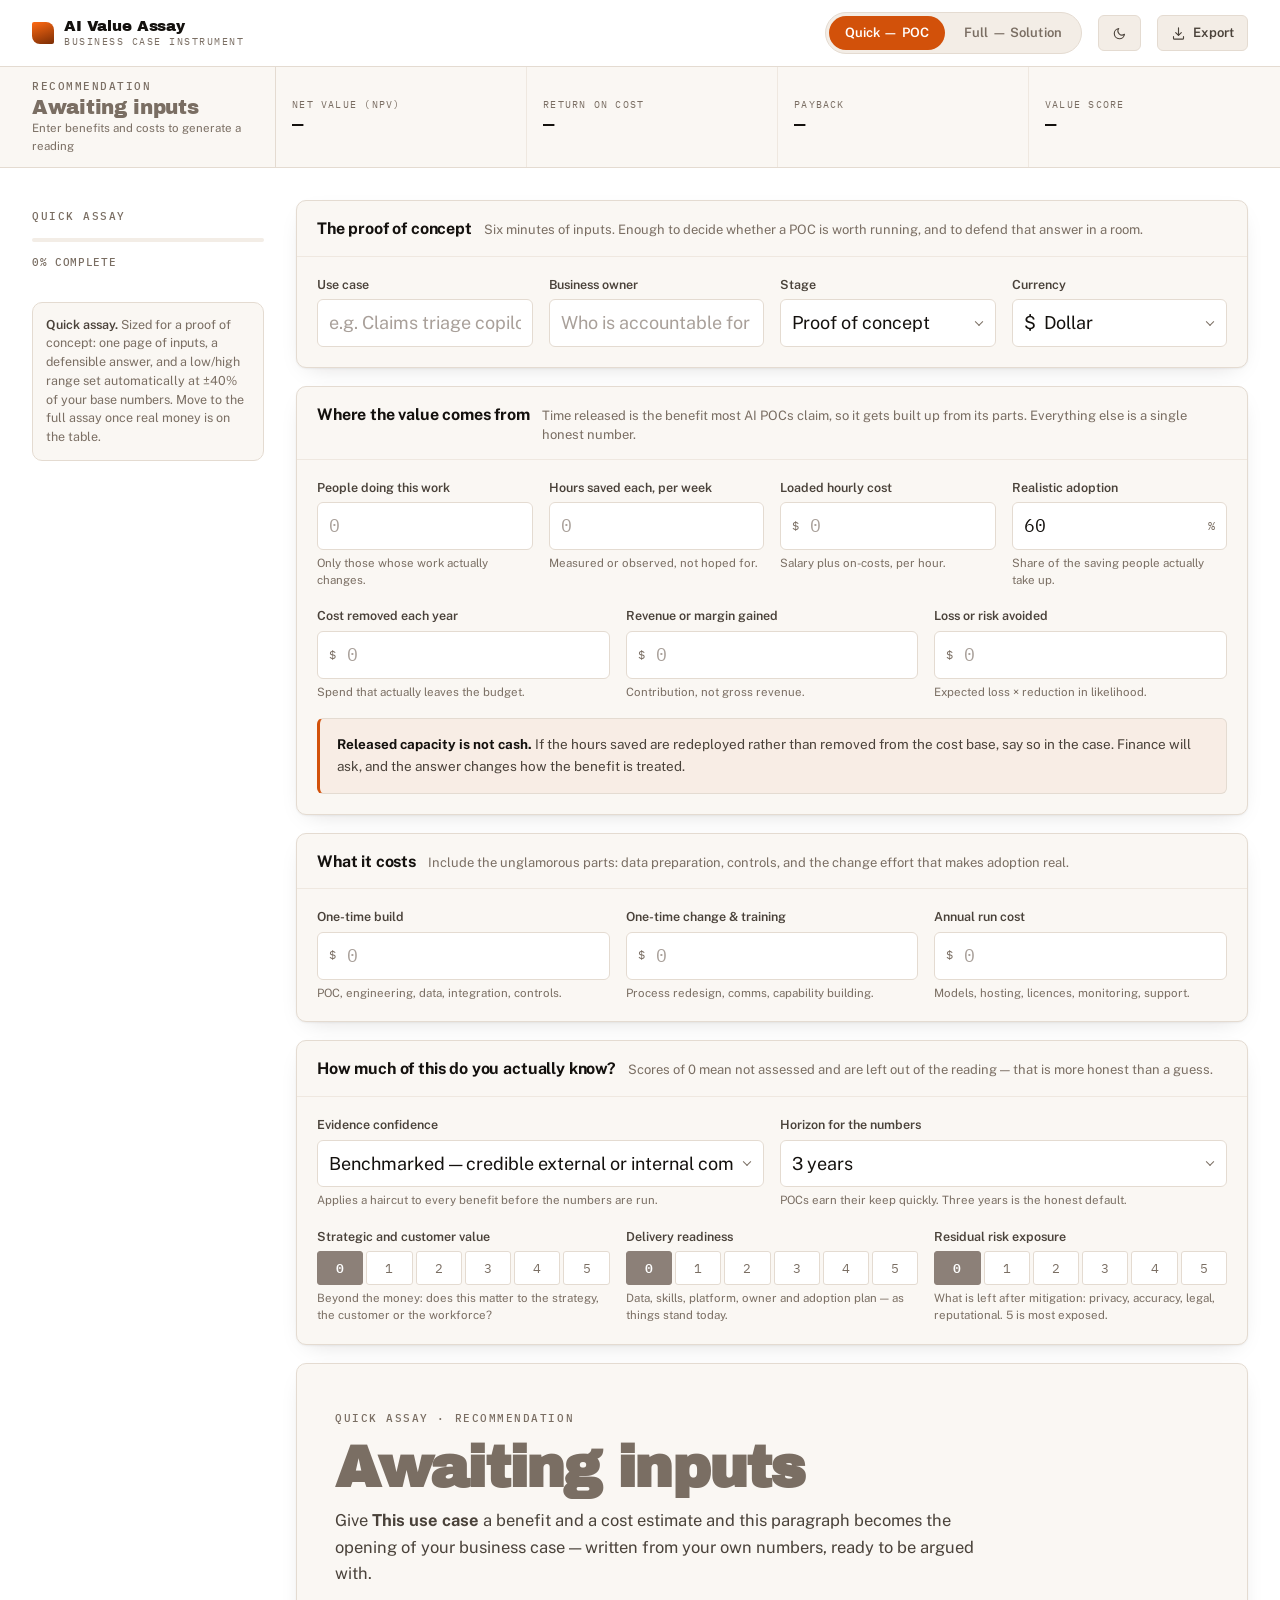
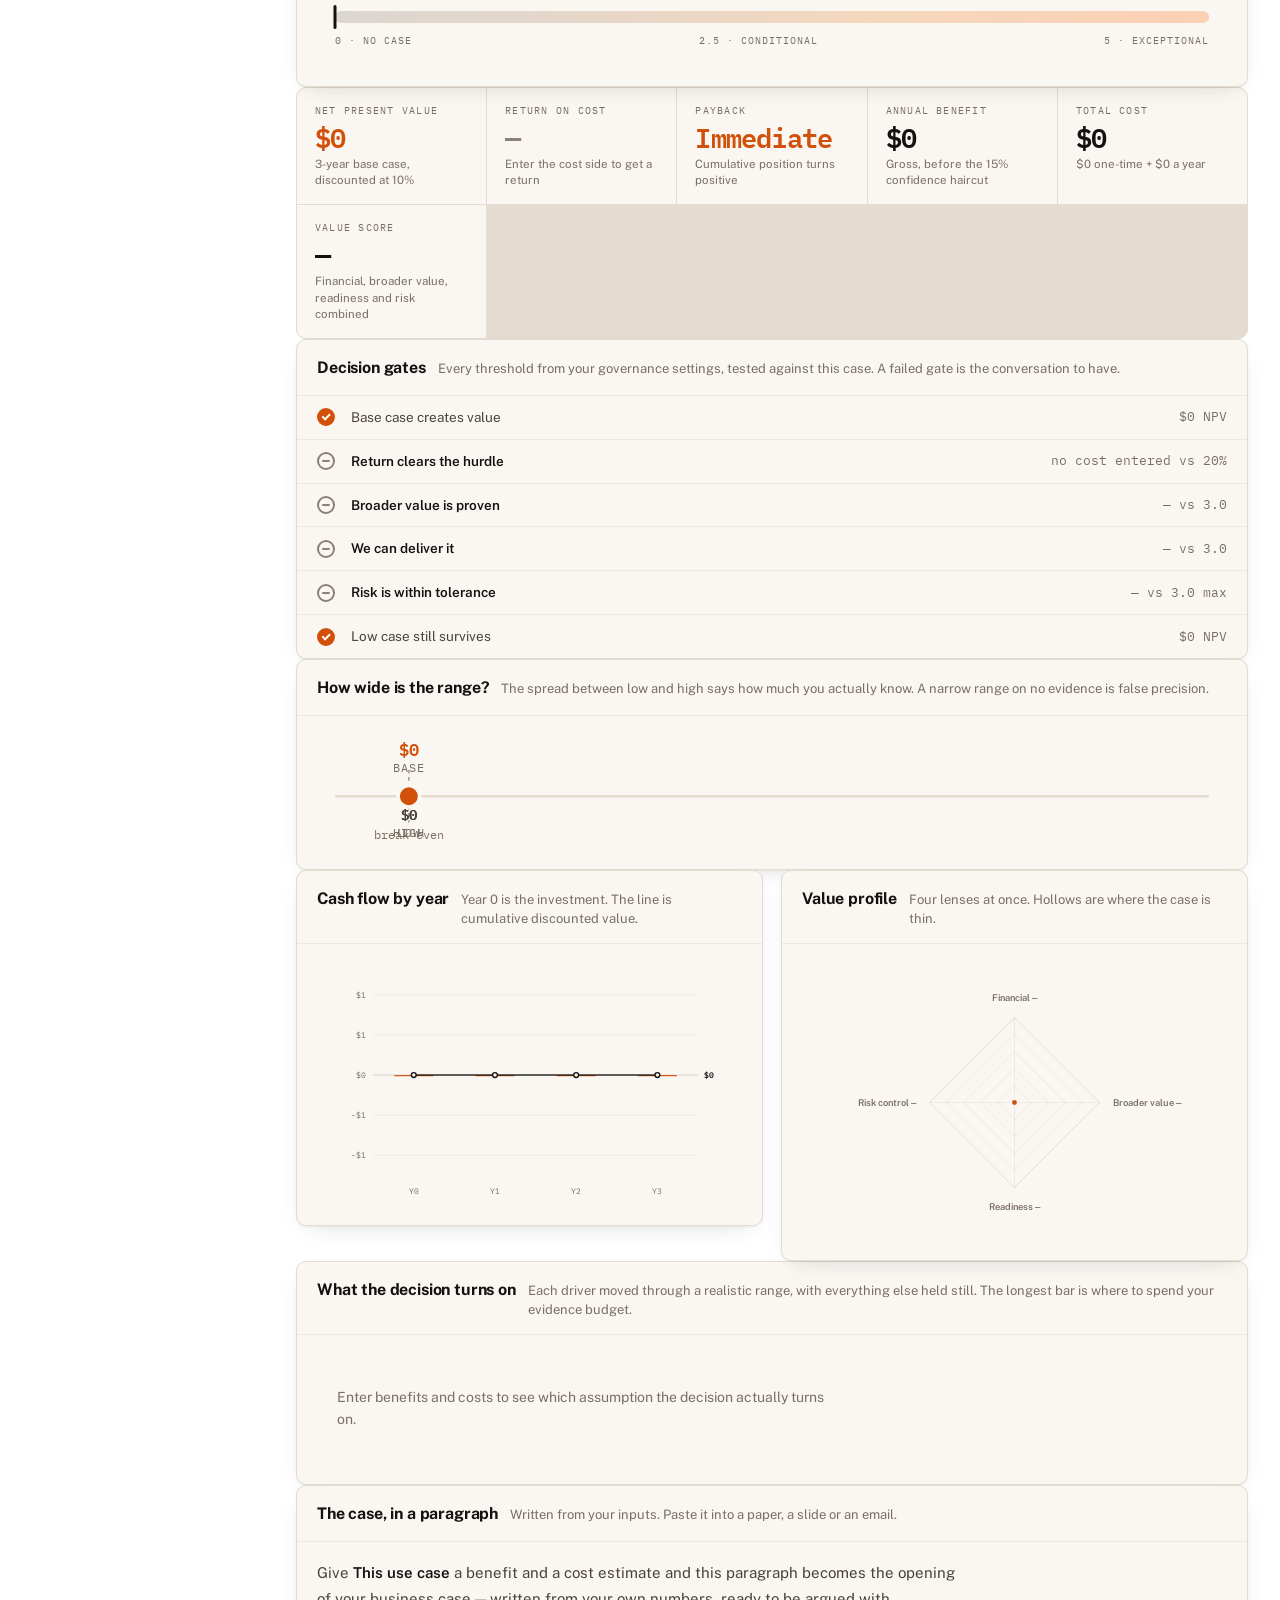
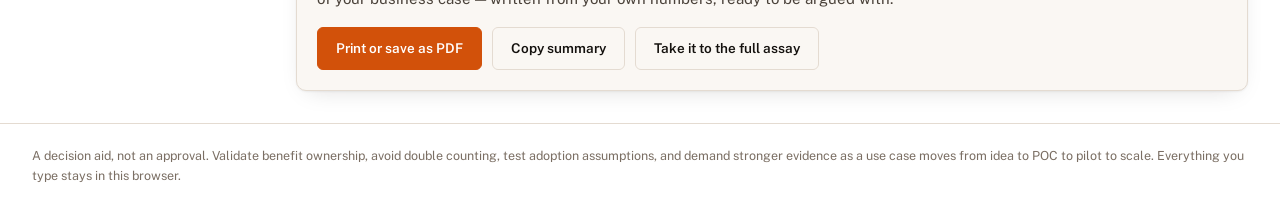
==== ai-value-calculator.html @ 13b7ec16 "Add AI Value Assay calculator A standalone, self-contained tool for building the business case behin" ====
<!doctype html>
<html lang="en-AU">
<head>
<meta charset="UTF-8">
<meta name="viewport" content="width=device-width, initial-scale=1.0">
<meta name="color-scheme" content="dark light">
<title>AI Value Assay</title>
<meta name="description" content="Build the business case for an AI proof of concept or a full AI solution. Quick assay for POCs, full assay for detailed solutions.">
<link rel="preconnect" href="https://fonts.googleapis.com">
<link rel="preconnect" href="https://fonts.gstatic.com" crossorigin>
<link rel="stylesheet" href="https://fonts.googleapis.com/css2?family=Archivo+Black&family=IBM+Plex+Mono:wght@400;500;600&family=Public+Sans:wght@400;500;600;700&display=swap">
<style>
/* ==========================================================================
   AI VALUE ASSAY — design tokens
   Furnace palette: a case that carries heat is worth funding. Warm near-black
   ground, flame accent, ash for anything with no heat in it.
   ========================================================================== */

:root {
  /* Light theme is the base layer. Dark is defined further down. */
  --ink:        #FFFFFF;
  --surface:    #FAF7F3;
  --surface-2:  #F3EDE6;
  --raise:      #FFFFFF;
  --line:       #E4DBD1;
  --line-soft:  #EFE8E0;
  --text:       #14110E;
  --text-2:     #4A423A;
  --muted:      #7A6E63;
  --flame:      #D2510A;
  --flame-hot:  #FF6A13;
  --ember:      #E8862F;
  --ash:        #8C8078;
  --char:       #7A2D05;
  --on-flame:   #FFFFFF;
  --grid:       rgba(20,17,14,.07);
  --shadow:     0 1px 2px rgba(20,17,14,.05), 0 8px 24px -12px rgba(20,17,14,.18);
  --shadow-lg:  0 24px 60px -28px rgba(20,17,14,.35);
  --glow:       none;

  --f-display: "Archivo Black", "Arial Black", Impact, sans-serif;
  --f-body:    "Public Sans", -apple-system, BlinkMacSystemFont, "Segoe UI", Roboto, sans-serif;
  --f-mono:    "IBM Plex Mono", ui-monospace, SFMono-Regular, Menlo, monospace;

  --r-sm: 3px;
  --r:    6px;
  --r-lg: 10px;

  --step: clamp(14px, 1.6vw, 18px);
  --gut:  clamp(16px, 3vw, 32px);
  --rail: 232px;
}

@media (prefers-color-scheme: dark) {
  :root:not([data-theme="light"]) {
    --ink:       #0C0B0A;
    --surface:   #131010;
    --surface-2: #1B1714;
    --raise:     #211C18;
    --line:      #332B24;
    --line-soft: #251F1A;
    --text:      #FBF7F2;
    --text-2:    #D6CCC1;
    --muted:     #A09386;
    --flame:     #FF6A13;
    --flame-hot: #FF8A3D;
    --ember:     #FFA24D;
    --ash:       #7A6E63;
    --char:      #B4470C;
    --on-flame:  #140D06;
    --grid:      rgba(251,247,242,.06);
    --shadow:    0 1px 0 rgba(255,255,255,.03), 0 10px 30px -18px rgba(0,0,0,.9);
    --shadow-lg: 0 30px 80px -40px rgba(0,0,0,1);
    --glow:      0 0 24px -6px rgba(255,106,19,.45);
  }
}

:root[data-theme="dark"] {
  --ink:       #0C0B0A;
  --surface:   #131010;
  --surface-2: #1B1714;
  --raise:     #211C18;
  --line:      #332B24;
  --line-soft: #251F1A;
  --text:      #FBF7F2;
  --text-2:    #D6CCC1;
  --muted:     #A09386;
  --flame:     #FF6A13;
  --flame-hot: #FF8A3D;
  --ember:     #FFA24D;
  --ash:       #7A6E63;
  --char:      #B4470C;
  --on-flame:  #140D06;
  --grid:      rgba(251,247,242,.06);
  --shadow:    0 1px 0 rgba(255,255,255,.03), 0 10px 30px -18px rgba(0,0,0,.9);
  --shadow-lg: 0 30px 80px -40px rgba(0,0,0,1);
  --glow:      0 0 24px -6px rgba(255,106,19,.45);
}

/* ========================================================================== */

*, *::before, *::after { box-sizing: border-box; }

body, h1, h2, h3, h4, p, ul, ol, li, figure, dl, dd {
  margin: 0;
  padding: 0;
}
ul, ol { list-style: none; }

html { -webkit-text-size-adjust: 100%; }

body {
  background: var(--ink);
  color: var(--text);
  font-family: var(--f-body);
  font-size: var(--step);
  line-height: 1.55;
  -webkit-font-smoothing: antialiased;
  text-rendering: optimizeLegibility;
}

a { color: var(--flame); text-decoration: none; }
a:hover { text-decoration: underline; }

button, input, select, textarea { font: inherit; color: inherit; }

:focus-visible {
  outline: 2px solid var(--flame-hot);
  outline-offset: 2px;
  border-radius: var(--r-sm);
}

.skip {
  position: absolute;
  left: -9999px;
  top: 0;
  background: var(--flame);
  color: var(--on-flame);
  padding: 10px 16px;
  z-index: 200;
  font-weight: 700;
}
.skip:focus { left: 8px; top: 8px; }

.vh {
  position: absolute;
  width: 1px; height: 1px;
  padding: 0; margin: -1px;
  overflow: hidden;
  clip: rect(0 0 0 0);
  white-space: nowrap;
  border: 0;
}

/* ==========================================================================
   TYPE
   ========================================================================== */

.label {
  font-family: var(--f-mono);
  font-size: 11px;
  font-weight: 500;
  letter-spacing: .14em;
  text-transform: uppercase;
  color: var(--muted);
}

.num { font-family: var(--f-mono); font-variant-numeric: tabular-nums; }

h2, h3 { text-wrap: balance; }

/* ==========================================================================
   HEADER
   ========================================================================== */

.top {
  position: sticky;
  top: 0;
  z-index: 60;
  display: flex;
  align-items: center;
  gap: 16px;
  padding: 12px var(--gut);
  background: color-mix(in srgb, var(--ink) 88%, transparent);
  backdrop-filter: blur(14px);
  border-bottom: 1px solid var(--line);
}

.mark {
  display: flex;
  align-items: center;
  gap: 10px;
  font-family: var(--f-display);
  font-size: 15px;
  letter-spacing: -.01em;
  line-height: 1;
  white-space: nowrap;
}

.mark-flame {
  width: 22px;
  height: 22px;
  flex: none;
  border-radius: 2px 8px 2px 8px;
  background: linear-gradient(160deg, var(--flame-hot), var(--char));
  box-shadow: var(--glow);
}

.mark small {
  display: block;
  font-family: var(--f-mono);
  font-size: 9.5px;
  letter-spacing: .16em;
  font-weight: 400;
  color: var(--muted);
  margin-top: 3px;
}

.top-spacer { flex: 1 1 auto; }

/* Mode switch — the single most important control on the page. */
.switch {
  display: flex;
  padding: 3px;
  gap: 3px;
  background: var(--surface-2);
  border: 1px solid var(--line);
  border-radius: 999px;
}

.switch button {
  border: 0;
  background: transparent;
  color: var(--muted);
  padding: 7px 16px;
  border-radius: 999px;
  cursor: pointer;
  font-size: 13px;
  font-weight: 600;
  letter-spacing: .01em;
  white-space: nowrap;
  transition: background .18s ease, color .18s ease;
}
.switch button:hover { color: var(--text); }
.switch button[aria-pressed="true"] {
  background: var(--flame);
  color: var(--on-flame);
  box-shadow: var(--glow);
}

.icon-btn {
  display: inline-flex;
  align-items: center;
  justify-content: center;
  gap: 7px;
  height: 36px;
  padding: 0 13px;
  background: var(--surface-2);
  border: 1px solid var(--line);
  border-radius: var(--r);
  color: var(--text-2);
  cursor: pointer;
  font-size: 13px;
  font-weight: 600;
  transition: border-color .18s ease, color .18s ease, background .18s ease;
}
.icon-btn:hover { border-color: var(--flame); color: var(--text); }
.icon-btn svg { width: 15px; height: 15px; flex: none; }

.menu-wrap { position: relative; }

.menu {
  position: absolute;
  right: 0;
  top: calc(100% + 8px);
  min-width: 232px;
  background: var(--raise);
  border: 1px solid var(--line);
  border-radius: var(--r-lg);
  box-shadow: var(--shadow-lg);
  padding: 6px;
  display: none;
  z-index: 80;
}
.menu[data-open="true"] { display: block; }

.menu button {
  display: flex;
  align-items: center;
  gap: 10px;
  width: 100%;
  text-align: left;
  border: 0;
  background: transparent;
  padding: 9px 11px;
  border-radius: var(--r);
  cursor: pointer;
  font-size: 14px;
  color: var(--text-2);
}
.menu button:hover { background: var(--surface-2); color: var(--text); }
.menu hr { border: 0; border-top: 1px solid var(--line-soft); margin: 6px 4px; }
.menu .danger:hover { color: var(--flame-hot); }

/* ==========================================================================
   READOUT BAR — always-live instrument strip under the header
   ========================================================================== */

.readout {
  position: sticky;
  top: 61px;
  z-index: 55;
  display: grid;
  grid-template-columns: minmax(220px, 1.1fr) repeat(4, minmax(0, 1fr));
  align-items: stretch;
  border-bottom: 1px solid var(--line);
  background:
    linear-gradient(var(--surface), var(--surface)) padding-box,
    var(--surface);
}

.verdict {
  display: flex;
  flex-direction: column;
  justify-content: center;
  gap: 2px;
  padding: 11px var(--gut);
  border-right: 1px solid var(--line);
  position: relative;
  overflow: hidden;
}

/* Heat wash behind the verdict, intensity driven by --heat (0–1). */
.verdict::before {
  content: "";
  position: absolute;
  inset: 0;
  background: linear-gradient(100deg,
    color-mix(in srgb, var(--flame) calc(var(--heat, 0) * 34%), transparent),
    transparent 78%);
  pointer-events: none;
  transition: background .5s ease;
}

.verdict > * { position: relative; }

.verdict-word {
  font-family: var(--f-display);
  font-size: clamp(15px, 1.9vw, 20px);
  letter-spacing: -.015em;
  line-height: 1.05;
  color: var(--verdict-col, var(--text));
}

.verdict-sub { font-size: 11.5px; color: var(--muted); }

.stat {
  display: flex;
  flex-direction: column;
  justify-content: center;
  gap: 1px;
  padding: 11px 16px;
  border-right: 1px solid var(--line-soft);
  min-width: 0;
}
.stat:last-child { border-right: 0; }

.stat-k {
  font-family: var(--f-mono);
  font-size: 9.5px;
  letter-spacing: .13em;
  text-transform: uppercase;
  color: var(--muted);
  white-space: nowrap;
  overflow: hidden;
  text-overflow: ellipsis;
}

.stat-v {
  font-family: var(--f-mono);
  font-variant-numeric: tabular-nums;
  font-size: clamp(15px, 1.7vw, 19px);
  font-weight: 600;
  letter-spacing: -.02em;
  line-height: 1.2;
}
.stat-v.pos { color: var(--flame); }
.stat-v.neg { color: var(--ash); }

/* ==========================================================================
   SHELL
   ========================================================================== */

.shell {
  display: grid;
  grid-template-columns: var(--rail) minmax(0, 1fr);
  align-items: start;
  gap: var(--gut);
  max-width: 1520px;
  margin: 0 auto;
  padding: var(--gut);
}

.rail { position: sticky; top: 148px; }

.rail-head { margin-bottom: 10px; }

.steps { display: flex; flex-direction: column; gap: 2px; }

.steps button {
  display: grid;
  grid-template-columns: 26px 1fr;
  align-items: center;
  gap: 10px;
  width: 100%;
  text-align: left;
  border: 0;
  background: transparent;
  color: var(--muted);
  padding: 9px 10px;
  border-radius: var(--r);
  cursor: pointer;
  font-size: 13.5px;
  font-weight: 600;
  position: relative;
  transition: background .16s ease, color .16s ease;
}
.steps button:hover { background: var(--surface-2); color: var(--text); }

.steps button[aria-current="true"] {
  background: var(--surface-2);
  color: var(--text);
  box-shadow: inset 2px 0 0 var(--flame);
}

.step-i {
  font-family: var(--f-mono);
  font-size: 10.5px;
  letter-spacing: .05em;
  color: var(--ash);
  border: 1px solid var(--line);
  border-radius: 999px;
  height: 22px;
  display: grid;
  place-items: center;
}
.steps button[aria-current="true"] .step-i {
  border-color: var(--flame);
  color: var(--flame);
}
.steps button[data-done="true"] .step-i {
  background: var(--flame);
  border-color: var(--flame);
  color: var(--on-flame);
}

.rail-note {
  margin-top: 18px;
  padding: 13px;
  border: 1px solid var(--line);
  border-radius: var(--r-lg);
  background: var(--surface);
  font-size: 12.5px;
  color: var(--muted);
  line-height: 1.5;
}
.rail-note strong { color: var(--text-2); font-weight: 600; }

/* Completion meter */
.meter {
  height: 4px;
  border-radius: 999px;
  background: var(--surface-2);
  overflow: hidden;
  margin: 10px 0 4px;
}
.meter i {
  display: block;
  height: 100%;
  background: linear-gradient(90deg, var(--char), var(--flame-hot));
  transition: width .45s cubic-bezier(.22,1,.36,1);
}

/* ==========================================================================
   PANELS & CARDS
   ========================================================================== */

.work { min-width: 0; display: flex; flex-direction: column; gap: 18px; }

.panel { display: none; flex-direction: column; gap: 18px; }
.panel[data-active="true"] { display: flex; animation: rise .32s cubic-bezier(.22,1,.36,1); }

@keyframes rise {
  from { opacity: 0; transform: translateY(8px); }
  to   { opacity: 1; transform: none; }
}

.card {
  background: var(--surface);
  border: 1px solid var(--line);
  border-radius: var(--r-lg);
  box-shadow: var(--shadow);
  overflow: hidden;
}

.card-h {
  display: flex;
  align-items: baseline;
  gap: 12px;
  flex-wrap: wrap;
  padding: 16px 20px 14px;
  border-bottom: 1px solid var(--line-soft);
}

.card-h h2, .card-h h3 {
  font-family: var(--f-body);
  font-size: 16px;
  font-weight: 700;
  letter-spacing: -.01em;
}

.card-h p {
  flex: 1 1 260px;
  font-size: 13px;
  color: var(--muted);
  line-height: 1.5;
}

.card-b { padding: 18px 20px 20px; }
.card-b.flush { padding: 0; }

.hint {
  font-size: 12.5px;
  color: var(--muted);
  line-height: 1.55;
  max-width: 68ch;
}

/* ==========================================================================
   FIELDS
   ========================================================================== */

.grid {
  display: grid;
  grid-template-columns: repeat(auto-fit, minmax(212px, 1fr));
  gap: 14px 16px;
}
.grid.two { grid-template-columns: repeat(auto-fit, minmax(280px, 1fr)); }
.grid.wide { grid-template-columns: 1fr; }

.field { display: flex; flex-direction: column; gap: 5px; min-width: 0; }

.field > label {
  font-size: 12.5px;
  font-weight: 600;
  color: var(--text-2);
  display: flex;
  align-items: center;
  gap: 6px;
}

.field .sub { font-size: 11.5px; color: var(--muted); line-height: 1.45; }

.control {
  display: flex;
  align-items: center;
  background: var(--raise);
  border: 1px solid var(--line);
  border-radius: var(--r);
  transition: border-color .16s ease, box-shadow .16s ease;
}
.control:focus-within {
  border-color: var(--flame);
  box-shadow: 0 0 0 3px color-mix(in srgb, var(--flame) 18%, transparent);
}

.control .affix {
  font-family: var(--f-mono);
  font-size: 12px;
  color: var(--muted);
  padding: 0 0 0 11px;
  flex: none;
}
.control .affix.suffix { padding: 0 11px 0 0; }

.control input,
.control select,
.control textarea {
  flex: 1 1 auto;
  min-width: 0;
  width: 100%;
  border: 0;
  background: transparent;
  padding: 9px 11px;
  border-radius: var(--r);
}
.control input:focus, .control select:focus, .control textarea:focus { outline: none; }
.control input[type="number"] { font-family: var(--f-mono); font-variant-numeric: tabular-nums; }
.control select { cursor: pointer; appearance: none; padding-right: 30px; }

.control.select-wrap { position: relative; }
.control.select-wrap::after {
  content: "";
  position: absolute;
  right: 13px;
  top: 50%;
  width: 6px; height: 6px;
  border-right: 1.6px solid var(--muted);
  border-bottom: 1.6px solid var(--muted);
  transform: translateY(-70%) rotate(45deg);
  pointer-events: none;
}

textarea { resize: vertical; min-height: 74px; line-height: 1.5; font-size: 14px; }

input[type="number"]::-webkit-outer-spin-button,
input[type="number"]::-webkit-inner-spin-button { -webkit-appearance: none; margin: 0; }
input[type="number"] { -moz-appearance: textfield; }

::placeholder { color: var(--ash); opacity: .75; }

/* Segmented score control — 0..5, reads as a heat ladder */
.score {
  display: flex;
  gap: 3px;
}

.score button {
  flex: 1 1 0;
  min-width: 0;
  height: 34px;
  border: 1px solid var(--line);
  background: var(--raise);
  color: var(--muted);
  font-family: var(--f-mono);
  font-size: 12.5px;
  cursor: pointer;
  border-radius: var(--r-sm);
  transition: background .14s ease, color .14s ease, border-color .14s ease, transform .14s ease;
}
.score button:hover { border-color: var(--ember); color: var(--text); transform: translateY(-1px); }
.score button[aria-pressed="true"] {
  background: var(--sc, var(--flame));
  border-color: var(--sc, var(--flame));
  color: var(--on-flame);
  font-weight: 600;
}
.score button[data-zero="true"][aria-pressed="true"] {
  background: var(--ash);
  border-color: var(--ash);
}

/* ==========================================================================
   TABLES
   ========================================================================== */

.tw { overflow-x: auto; }

table { width: 100%; border-collapse: collapse; min-width: 620px; }

thead th {
  text-align: left;
  font-family: var(--f-mono);
  font-size: 10px;
  font-weight: 500;
  letter-spacing: .12em;
  text-transform: uppercase;
  color: var(--muted);
  padding: 11px 12px;
  border-bottom: 1px solid var(--line);
  background: var(--surface-2);
  white-space: nowrap;
  position: sticky;
  top: 0;
}

tbody td {
  padding: 9px 12px;
  border-bottom: 1px solid var(--line-soft);
  vertical-align: middle;
  font-size: 13.5px;
}

tbody tr:last-child td { border-bottom: 0; }
tbody tr:hover { background: color-mix(in srgb, var(--flame) 4%, transparent); }

td.name { font-weight: 600; color: var(--text); min-width: 190px; }
td.name .sub { display: block; font-weight: 400; margin-top: 2px; }

td.n { width: 128px; }
td.w { width: 96px; }
td.sc { width: 230px; }
td.ev { min-width: 200px; }

td.out {
  font-family: var(--f-mono);
  font-variant-numeric: tabular-nums;
  text-align: right;
  color: var(--text-2);
}

tfoot td {
  padding: 11px 12px;
  border-top: 1px solid var(--line);
  font-size: 13px;
  font-weight: 600;
  background: var(--surface-2);
}
tfoot td.out { color: var(--flame); font-size: 14px; }

.cellinput {
  width: 100%;
  border: 1px solid transparent;
  background: color-mix(in srgb, var(--flame) 7%, transparent);
  border-radius: var(--r-sm);
  padding: 7px 9px;
  font-family: var(--f-mono);
  font-variant-numeric: tabular-nums;
  font-size: 13px;
  text-align: right;
  transition: border-color .14s ease, background .14s ease;
}
.cellinput:focus {
  outline: none;
  border-color: var(--flame);
  background: var(--raise);
}
.cellinput.text { text-align: left; font-family: var(--f-body); background: transparent; border-color: var(--line-soft); }
.cellinput.text:focus { background: var(--raise); }

/* ==========================================================================
   DASHBOARD
   ========================================================================== */

.hero-verdict {
  position: relative;
  overflow: hidden;
  border: 1px solid var(--line);
  border-radius: var(--r-lg);
  background: var(--surface);
  padding: clamp(22px, 3.4vw, 38px);
  box-shadow: var(--shadow);
}

.hero-verdict::before {
  content: "";
  position: absolute;
  inset: 0;
  background:
    radial-gradient(120% 150% at 4% 0%,
      color-mix(in srgb, var(--flame) calc(var(--heat, 0) * 30%), transparent),
      transparent 62%);
  transition: background .6s ease;
  pointer-events: none;
}
.hero-verdict > * { position: relative; }

.hero-verdict h2 {
  font-family: var(--f-display);
  font-size: clamp(30px, 5.4vw, 58px);
  line-height: .96;
  letter-spacing: -.032em;
  margin: 10px 0 12px;
  color: var(--verdict-col, var(--text));
}

.hero-verdict .why {
  font-size: clamp(14px, 1.5vw, 16.5px);
  color: var(--text-2);
  max-width: 66ch;
  line-height: 1.6;
}

/* Assay strip — the heat reading, 0 to 5 composite */
.assay { margin-top: 24px; }

.assay-track {
  position: relative;
  height: 12px;
  border-radius: 999px;
  background: linear-gradient(90deg,
    var(--ash) 0%,
    color-mix(in srgb, var(--ember) 55%, var(--ash)) 38%,
    var(--ember) 62%,
    var(--flame-hot) 100%);
  opacity: .28;
}

.assay-fill {
  position: absolute;
  inset: 0 auto 0 0;
  border-radius: 999px;
  background: inherit;
  opacity: 0;
}

.assay-wrap { position: relative; }

.assay-live {
  position: absolute;
  inset: 0;
  border-radius: 999px;
  overflow: hidden;
}
.assay-live i {
  position: absolute;
  inset: 0;
  width: 100%;
  border-radius: 999px;
  background: linear-gradient(90deg,
    var(--ash) 0%,
    color-mix(in srgb, var(--ember) 55%, var(--ash)) 38%,
    var(--ember) 62%,
    var(--flame-hot) 100%);
  clip-path: inset(0 calc(100% - var(--fill, 0%)) 0 0 round 999px);
  transition: clip-path .6s cubic-bezier(.22,1,.36,1);
}

.assay-pin {
  position: absolute;
  top: -6px;
  width: 3px;
  height: 24px;
  border-radius: 2px;
  background: var(--text);
  left: var(--fill, 0%);
  transform: translateX(-50%);
  transition: left .6s cubic-bezier(.22,1,.36,1);
}

.assay-scale {
  display: flex;
  justify-content: space-between;
  margin-top: 10px;
  font-family: var(--f-mono);
  font-size: 10px;
  letter-spacing: .1em;
  text-transform: uppercase;
  color: var(--muted);
}

/* KPI grid */
.kpis {
  display: grid;
  grid-template-columns: repeat(auto-fit, minmax(178px, 1fr));
  gap: 1px;
  background: var(--line);
  border: 1px solid var(--line);
  border-radius: var(--r-lg);
  overflow: hidden;
}

.kpi {
  background: var(--surface);
  padding: 16px 18px 15px;
  display: flex;
  flex-direction: column;
  gap: 3px;
  min-width: 0;
}

.kpi-k {
  font-family: var(--f-mono);
  font-size: 9.5px;
  letter-spacing: .13em;
  text-transform: uppercase;
  color: var(--muted);
}

.kpi-v {
  font-family: var(--f-mono);
  font-variant-numeric: tabular-nums;
  font-size: clamp(20px, 2.5vw, 27px);
  font-weight: 600;
  letter-spacing: -.03em;
  line-height: 1.15;
}
.kpi-v.pos { color: var(--flame); }
.kpi-v.neg { color: var(--ash); }

.kpi-n { font-size: 11.5px; color: var(--muted); line-height: 1.45; }

/* Gate checklist */
.gates { display: flex; flex-direction: column; }

.gate {
  display: grid;
  grid-template-columns: 22px 1fr auto;
  align-items: center;
  gap: 12px;
  padding: 11px 20px;
  border-bottom: 1px solid var(--line-soft);
  font-size: 13.5px;
}
.gate:last-child { border-bottom: 0; }

.gate-dot {
  width: 18px; height: 18px;
  border-radius: 50%;
  border: 2px solid var(--line);
  display: grid;
  place-items: center;
  flex: none;
}
.gate[data-pass="true"] .gate-dot {
  background: var(--flame);
  border-color: var(--flame);
}
.gate[data-pass="true"] .gate-dot::after {
  content: "";
  width: 8px; height: 4.5px;
  border-left: 2px solid var(--on-flame);
  border-bottom: 2px solid var(--on-flame);
  transform: rotate(-45deg) translate(1px, -1px);
}
.gate[data-pass="false"] .gate-dot { border-color: var(--ash); }
.gate[data-pass="false"] .gate-dot::after {
  content: "";
  width: 8px;
  height: 2px;
  background: var(--ash);
  border-radius: 1px;
}

.gate-name { color: var(--text-2); }
.gate[data-pass="false"] .gate-name { color: var(--text); font-weight: 600; }

.gate-val {
  font-family: var(--f-mono);
  font-variant-numeric: tabular-nums;
  font-size: 12.5px;
  color: var(--muted);
  text-align: right;
  white-space: nowrap;
}

/* Narrative */
.story {
  font-size: 15px;
  line-height: 1.7;
  color: var(--text-2);
  max-width: 72ch;
}
.story strong { color: var(--text); font-weight: 600; }
.story .fig { font-family: var(--f-mono); font-variant-numeric: tabular-nums; color: var(--flame); font-weight: 600; }

.story-actions { display: flex; gap: 10px; flex-wrap: wrap; margin-top: 16px; }

/* Charts */
.charts {
  display: grid;
  grid-template-columns: repeat(auto-fit, minmax(320px, 1fr));
  align-items: start;
  gap: 18px;
}

.chart-wrap { width: 100%; overflow-x: auto; }
svg.chart { display: block; width: 100%; height: auto; }

.legend {
  display: flex;
  gap: 16px;
  flex-wrap: wrap;
  margin-top: 12px;
  font-size: 12px;
  color: var(--muted);
}
.legend span { display: inline-flex; align-items: center; gap: 6px; }
.legend i { width: 11px; height: 11px; border-radius: 2px; display: block; }

/* Sensitivity list */
.sens { display: flex; flex-direction: column; gap: 12px; }

.sens-row {
  display: grid;
  grid-template-columns: 1fr;
  gap: 5px;
}

.sens-top {
  display: flex;
  justify-content: space-between;
  align-items: baseline;
  gap: 12px;
  font-size: 13px;
}
.sens-top b { font-weight: 600; color: var(--text-2); }
.sens-top .num { color: var(--text); font-size: 13px; }

.sens-bar {
  height: 7px;
  border-radius: 999px;
  background: var(--surface-2);
  overflow: hidden;
}
.sens-bar i {
  display: block;
  height: 100%;
  border-radius: 999px;
  background: linear-gradient(90deg, var(--char), var(--flame-hot));
  transition: width .5s cubic-bezier(.22,1,.36,1);
}

/* Callout */
.callout {
  display: flex;
  gap: 13px;
  padding: 15px 17px;
  border: 1px solid var(--line);
  border-left: 3px solid var(--flame);
  border-radius: var(--r);
  background: color-mix(in srgb, var(--flame) 6%, var(--surface));
  font-size: 13.5px;
  line-height: 1.6;
  color: var(--text-2);
}
.callout b { color: var(--text); }

/* Checklist */
.checks { display: grid; grid-template-columns: repeat(auto-fit, minmax(290px, 1fr)); gap: 10px; }

.check {
  display: grid;
  grid-template-columns: 20px 1fr;
  gap: 11px;
  align-items: start;
  padding: 12px 14px;
  border: 1px solid var(--line);
  border-radius: var(--r);
  background: var(--raise);
  cursor: pointer;
  transition: border-color .16s ease;
}
.check:hover { border-color: var(--ember); }
.check input { accent-color: var(--flame); width: 17px; height: 17px; margin-top: 2px; }
.check b { display: block; font-size: 13.5px; font-weight: 600; }
.check span { font-size: 12px; color: var(--muted); line-height: 1.45; }

/* Buttons */
.btn {
  display: inline-flex;
  align-items: center;
  gap: 8px;
  padding: 10px 18px;
  border-radius: var(--r);
  border: 1px solid var(--flame);
  background: var(--flame);
  color: var(--on-flame);
  font-size: 13.5px;
  font-weight: 600;
  cursor: pointer;
  transition: transform .14s ease, box-shadow .16s ease, background .16s ease;
}
.btn:hover { transform: translateY(-1px); box-shadow: var(--glow); text-decoration: none; }

.btn.ghost {
  background: transparent;
  color: var(--text);
  border-color: var(--line);
}
.btn.ghost:hover { border-color: var(--flame); box-shadow: none; }

.btn svg { width: 15px; height: 15px; }

/* Empty state */
.empty {
  display: flex;
  flex-direction: column;
  align-items: flex-start;
  gap: 12px;
  padding: 34px 20px;
  text-align: left;
  color: var(--muted);
  font-size: 14px;
  max-width: 60ch;
}

/* Range pill */
.rangepill {
  display: inline-flex;
  align-items: center;
  gap: 7px;
  font-family: var(--f-mono);
  font-size: 11px;
  letter-spacing: .06em;
  padding: 4px 10px;
  border: 1px solid var(--line);
  border-radius: 999px;
  color: var(--muted);
}
.rangepill b { color: var(--text); font-weight: 600; }

/* ==========================================================================
   RESPONSIVE
   ========================================================================== */

@media (max-width: 1080px) {
  .shell { grid-template-columns: minmax(0, 1fr); }
  .rail { position: static; }
  .steps {
    flex-direction: row;
    min-width: 0;
    overflow-x: auto;
    gap: 6px;
    padding-bottom: 4px;
    scrollbar-width: thin;
  }
  .steps button { width: auto; white-space: nowrap; flex: none; }
  .rail-note { display: none; }
  .readout { grid-template-columns: 1fr 1fr; }
  .verdict { grid-column: 1 / -1; border-right: 0; border-bottom: 1px solid var(--line); }
  .stat:nth-child(even) { border-right: 0; }
  .stat { border-bottom: 1px solid var(--line-soft); }
}

@media (max-width: 620px) {
  .top { flex-wrap: wrap; gap: 10px; padding: 10px 16px; }
  .top-spacer { display: none; }
  .switch { order: 3; width: 100%; }
  .switch button { flex: 1 1 0; }
  .readout { top: 0; position: static; }
  .stat-v { font-size: 17px; }
}

@media (prefers-reduced-motion: reduce) {
  *, *::before, *::after {
    animation-duration: .001ms !important;
    transition-duration: .001ms !important;
  }
}

/* ==========================================================================
   PRINT — the business-case one-pager
   ========================================================================== */

@media print {
  :root {
    --ink: #fff; --surface: #fff; --surface-2: #fff; --raise: #fff;
    --line: #bbb; --line-soft: #ddd;
    --text: #000; --text-2: #222; --muted: #555;
    --flame: #C2410C; --on-flame: #fff;
    --shadow: none; --shadow-lg: none; --glow: none;
  }
  .top, .readout, .rail, .story-actions, .no-print { display: none !important; }
  .shell { display: block; padding: 0; max-width: none; }
  .panel { display: flex !important; }
  .panel:not([data-active="true"]) { display: none !important; }
  .card, .hero-verdict, .kpis { break-inside: avoid; box-shadow: none; }
  body { font-size: 11pt; }
  .hero-verdict h2 { font-size: 30pt; }
  a { color: #000; }
  @page { margin: 14mm; }
}
</style>
</head>
<body>
<a class="skip" href="#work">Skip to the calculator</a>

<header class="top">
  <div class="mark">
    <span class="mark-flame" aria-hidden="true"></span>
    <span>AI Value Assay
      <small>BUSINESS CASE INSTRUMENT</small>
    </span>
  </div>

  <div class="top-spacer"></div>

  <div class="switch" role="group" aria-label="Assay depth">
    <button type="button" id="mode-simple" aria-pressed="true">Quick&nbsp;— POC</button>
    <button type="button" id="mode-full" aria-pressed="false">Full&nbsp;— Solution</button>
  </div>

  <button type="button" class="icon-btn" id="theme-btn" aria-label="Switch colour theme">
    <svg viewBox="0 0 24 24" fill="none" stroke="currentColor" stroke-width="1.8" aria-hidden="true">
      <path d="M20 13.2A8.2 8.2 0 1 1 10.8 4a6.6 6.6 0 0 0 9.2 9.2Z" stroke-linejoin="round"/>
    </svg>
  </button>

  <div class="menu-wrap">
    <button type="button" class="icon-btn" id="menu-btn" aria-expanded="false" aria-haspopup="true">
      <svg viewBox="0 0 24 24" fill="none" stroke="currentColor" stroke-width="1.8" aria-hidden="true">
        <path d="M12 3v12m0 0 4.5-4.5M12 15l-4.5-4.5M4 17v2.5A1.5 1.5 0 0 0 5.5 21h13a1.5 1.5 0 0 0 1.5-1.5V17" stroke-linecap="round" stroke-linejoin="round"/>
      </svg>
      Export
    </button>
    <div class="menu" id="menu" role="menu">
      <button type="button" id="act-print" role="menuitem">Print / save as PDF</button>
      <button type="button" id="act-copy" role="menuitem">Copy summary to clipboard</button>
      <hr>
      <button type="button" id="act-save" role="menuitem">Download this case (.json)</button>
      <button type="button" id="act-load" role="menuitem">Open a saved case</button>
      <hr>
      <button type="button" id="act-demo" role="menuitem">Load worked example</button>
      <button type="button" id="act-reset" role="menuitem" class="danger">Clear all inputs</button>
    </div>
    <input type="file" id="file-in" accept="application/json,.json" class="vh">
  </div>
</header>

<!-- Live readout: never leaves the screen, so every keystroke has a consequence -->
<div class="readout" id="readout" aria-live="polite">
  <div class="verdict" id="verdict-cell">
    <span class="label">Recommendation</span>
    <span class="verdict-word" id="verdict-word">Awaiting inputs</span>
    <span class="verdict-sub" id="verdict-sub">Enter benefits and costs to generate a reading</span>
  </div>
  <div class="stat"><span class="stat-k" id="k1-k">Net value (NPV)</span><span class="stat-v num" id="k1-v">—</span></div>
  <div class="stat"><span class="stat-k" id="k2-k">Return on cost</span><span class="stat-v num" id="k2-v">—</span></div>
  <div class="stat"><span class="stat-k" id="k3-k">Payback</span><span class="stat-v num" id="k3-v">—</span></div>
  <div class="stat"><span class="stat-k" id="k4-k">Value score</span><span class="stat-v num" id="k4-v">—</span></div>
</div>

<div class="shell">

  <!-- ===================== RAIL ===================== -->
  <aside class="rail">
    <div class="rail-head">
      <span class="label" id="rail-title">Quick assay</span>
      <div class="meter"><i id="meter-fill" style="width:0%"></i></div>
      <span class="label" id="meter-text" style="letter-spacing:.06em">0% complete</span>
    </div>

    <nav class="steps" id="steps" aria-label="Sections"></nav>

    <div class="rail-note" id="rail-note"></div>
  </aside>

  <!-- ===================== WORK ===================== -->
  <main class="work" id="work">

    <!-- ============ QUICK (POC) ============ -->
    <section class="panel" data-panel="quick" data-active="true" aria-label="Quick assay">

      <div class="card">
        <div class="card-h">
          <h2>The proof of concept</h2>
          <p>Six minutes of inputs. Enough to decide whether a POC is worth running, and to defend that answer in a room.</p>
        </div>
        <div class="card-b">
          <div class="grid">
            <div class="field">
              <label for="q-name">Use case</label>
              <div class="control"><input id="q-name" type="text" placeholder="e.g. Claims triage copilot"></div>
            </div>
            <div class="field">
              <label for="q-owner">Business owner</label>
              <div class="control"><input id="q-owner" type="text" placeholder="Who is accountable for the benefit"></div>
            </div>
            <div class="field">
              <label for="q-stage">Stage</label>
              <div class="control select-wrap">
                <select id="q-stage">
                  <option>Idea</option><option selected>Proof of concept</option>
                  <option>Pilot</option><option>Scale</option>
                </select>
              </div>
            </div>
            <div class="field">
              <label for="q-ccy">Currency</label>
              <div class="control select-wrap">
                <select id="q-ccy">
                  <option value="$" selected>$ &nbsp;Dollar</option>
                  <option value="£">£ &nbsp;Pound</option>
                  <option value="€">€ &nbsp;Euro</option>
                  <option value="¥">¥ &nbsp;Yen</option>
                  <option value="₹">₹ &nbsp;Rupee</option>
                </select>
              </div>
            </div>
          </div>
        </div>
      </div>

      <div class="card">
        <div class="card-h">
          <h2>Where the value comes from</h2>
          <p>Time released is the benefit most AI POCs claim, so it gets built up from its parts. Everything else is a single honest number.</p>
        </div>
        <div class="card-b">
          <div class="grid">
            <div class="field">
              <label for="q-people">People doing this work</label>
              <div class="control"><input id="q-people" type="number" min="0" step="1" placeholder="0"></div>
              <span class="sub">Only those whose work actually changes.</span>
            </div>
            <div class="field">
              <label for="q-hours">Hours saved each, per week</label>
              <div class="control"><input id="q-hours" type="number" min="0" step="0.25" placeholder="0"></div>
              <span class="sub">Measured or observed, not hoped for.</span>
            </div>
            <div class="field">
              <label for="q-rate">Loaded hourly cost</label>
              <div class="control"><span class="affix ccy">$</span><input id="q-rate" type="number" min="0" step="1" placeholder="0"></div>
              <span class="sub">Salary plus on-costs, per hour.</span>
            </div>
            <div class="field">
              <label for="q-adopt">Realistic adoption</label>
              <div class="control"><input id="q-adopt" type="number" min="0" max="100" step="5" value="60"><span class="affix suffix">%</span></div>
              <span class="sub">Share of the saving people actually take up.</span>
            </div>
          </div>

          <div class="grid" style="margin-top:18px">
            <div class="field">
              <label for="q-cost-out">Cost removed each year</label>
              <div class="control"><span class="affix ccy">$</span><input id="q-cost-out" type="number" min="0" step="1000" placeholder="0"></div>
              <span class="sub">Spend that actually leaves the budget.</span>
            </div>
            <div class="field">
              <label for="q-rev">Revenue or margin gained</label>
              <div class="control"><span class="affix ccy">$</span><input id="q-rev" type="number" min="0" step="1000" placeholder="0"></div>
              <span class="sub">Contribution, not gross revenue.</span>
            </div>
            <div class="field">
              <label for="q-risk-av">Loss or risk avoided</label>
              <div class="control"><span class="affix ccy">$</span><input id="q-risk-av" type="number" min="0" step="1000" placeholder="0"></div>
              <span class="sub">Expected loss × reduction in likelihood.</span>
            </div>
          </div>

          <div class="callout" style="margin-top:18px">
            <div><b>Released capacity is not cash.</b> If the hours saved are redeployed rather than removed from the cost base, say so in the case. Finance will ask, and the answer changes how the benefit is treated.</div>
          </div>
        </div>
      </div>

      <div class="card">
        <div class="card-h">
          <h2>What it costs</h2>
          <p>Include the unglamorous parts: data preparation, controls, and the change effort that makes adoption real.</p>
        </div>
        <div class="card-b">
          <div class="grid">
            <div class="field">
              <label for="q-build">One-time build</label>
              <div class="control"><span class="affix ccy">$</span><input id="q-build" type="number" min="0" step="1000" placeholder="0"></div>
              <span class="sub">POC, engineering, data, integration, controls.</span>
            </div>
            <div class="field">
              <label for="q-change">One-time change &amp; training</label>
              <div class="control"><span class="affix ccy">$</span><input id="q-change" type="number" min="0" step="1000" placeholder="0"></div>
              <span class="sub">Process redesign, comms, capability building.</span>
            </div>
            <div class="field">
              <label for="q-run">Annual run cost</label>
              <div class="control"><span class="affix ccy">$</span><input id="q-run" type="number" min="0" step="1000" placeholder="0"></div>
              <span class="sub">Models, hosting, licences, monitoring, support.</span>
            </div>
          </div>
        </div>
      </div>

      <div class="card">
        <div class="card-h">
          <h2>How much of this do you actually know?</h2>
          <p>Scores of 0 mean not assessed and are left out of the reading — that is more honest than a guess.</p>
        </div>
        <div class="card-b">
          <div class="grid two">
            <div class="field">
              <label for="q-conf">Evidence confidence</label>
              <div class="control select-wrap">
                <select id="q-conf">
                  <option value="1">Measured — benefits observed in this business</option>
                  <option value="0.85" selected>Benchmarked — credible external or internal comparison</option>
                  <option value="0.7">Estimated — reasoned assumption, no evidence yet</option>
                  <option value="0.5">Speculative — vendor claim or first guess</option>
                </select>
              </div>
              <span class="sub">Applies a haircut to every benefit before the numbers are run.</span>
            </div>
            <div class="field">
              <label>Horizon for the numbers</label>
              <div class="control select-wrap">
                <select id="q-horizon">
                  <option value="3" selected>3 years</option>
                  <option value="5">5 years</option>
                </select>
              </div>
              <span class="sub">POCs earn their keep quickly. Three years is the honest default.</span>
            </div>
          </div>

          <div class="grid two" style="margin-top:18px" id="q-scores"></div>
        </div>
      </div>

      <div id="quick-result"></div>
    </section>

    <!-- ============ FULL: GOVERNANCE ============ -->
    <section class="panel" data-panel="setup" aria-label="Governance">
      <div class="card">
        <div class="card-h">
          <h2>Decision thresholds</h2>
          <p>The bar this use case has to clear. Set these once for the organisation — not per use case, and not after seeing the answer.</p>
        </div>
        <div class="card-b">
          <div class="grid" id="setup-thresholds"></div>
        </div>
      </div>

      <div class="card">
        <div class="card-h">
          <h2>Portfolio weighting</h2>
          <p>How the four value lenses combine into one comparable score, so this use case can be ranked against others.</p>
        </div>
        <div class="card-b">
          <div class="grid" id="setup-weights"></div>
          <p class="hint" style="margin-top:14px" id="setup-weight-note"></p>
        </div>
      </div>

      <div class="card">
        <div class="card-h">
          <h2>The 0–5 scale</h2>
          <p>Used everywhere a judgement is scored. Evidence standard matters more than the number.</p>
        </div>
        <div class="card-b flush">
          <div class="tw"><table id="scale-table"></table></div>
        </div>
      </div>
    </section>

    <!-- ============ FULL: USE CASE ============ -->
    <section class="panel" data-panel="usecase" aria-label="Use case">
      <div class="card">
        <div class="card-h">
          <h2>Profile</h2>
          <p>Start with the business problem. A use case that opens with a technology has usually skipped a step.</p>
        </div>
        <div class="card-b">
          <div class="grid" id="uc-profile"></div>
        </div>
      </div>

      <div class="card">
        <div class="card-h">
          <h2>Value story and evidence</h2>
          <p>Written down, an assumption can be challenged. Left in someone's head, it gets approved.</p>
        </div>
        <div class="card-b">
          <div class="grid wide" id="uc-story"></div>
        </div>
      </div>
    </section>

    <!-- ============ FULL: FINANCIAL ============ -->
    <section class="panel" data-panel="financial" aria-label="Financial value">
      <div class="card">
        <div class="card-h">
          <h2>Annual gross benefits</h2>
          <p>Steady-state, in one currency. Give a low, base and high for each — the spread is the most informative thing on this page.</p>
          <span class="rangepill" id="ben-pill">Base <b id="ben-pill-v">—</b></span>
        </div>
        <div class="card-b flush">
          <div class="tw"><table id="benefit-table"></table></div>
        </div>
      </div>

      <div class="card">
        <div class="card-h">
          <h2>Costs</h2>
          <p>One-time investment sits at Year 0. Recurring cost runs for the whole horizon and grows with your cost assumption.</p>
          <span class="rangepill" id="cost-pill">Base <b id="cost-pill-v">—</b></span>
        </div>
        <div class="card-b flush">
          <div class="tw"><table id="cost-table"></table></div>
        </div>
      </div>

      <div class="card">
        <div class="card-h">
          <h2>Cash-flow assumptions</h2>
          <p>Benefits almost never land in full on day one. The ramp is where most optimistic business cases quietly break.</p>
        </div>
        <div class="card-b">
          <div class="grid" id="fin-assumptions"></div>
        </div>
      </div>

      <div class="card">
        <div class="card-h">
          <h2>Calculated value</h2>
          <p>Low, base and high carried all the way through. Decide on the base; stress-test on the low.</p>
        </div>
        <div class="card-b flush">
          <div class="tw"><table id="calc-table"></table></div>
        </div>
      </div>

      <div class="card">
        <div class="card-h">
          <h2>Net cash flow by year</h2>
          <p>Year 0 is the investment. The line crossing zero is your payback.</p>
        </div>
        <div class="card-b">
          <div class="chart-wrap" id="cashflow-chart"></div>
          <div class="legend">
            <span><i style="background:var(--flame)"></i>Base annual net cash flow</span>
            <span><i style="background:var(--ash)"></i>Investment / negative year</span>
            <span><i style="background:var(--text);height:3px;border-radius:2px"></i>Cumulative discounted value</span>
          </div>
        </div>
      </div>
    </section>

    <!-- ============ FULL: NON-FINANCIAL ============ -->
    <section class="panel" data-panel="nonfin" aria-label="Broader value">
      <div class="card">
        <div class="card-h">
          <h2>Broader value</h2>
          <p>The value that never reaches a spreadsheet but decides whether the solution survives. Score only where you hold evidence — leave the rest at 0.</p>
          <span class="rangepill">Weighted <b id="nf-pill-v">—</b></span>
        </div>
        <div class="card-b flush">
          <div class="tw"><table id="nf-table"></table></div>
        </div>
      </div>

      <div class="card">
        <div class="card-h"><h2>Value profile</h2><p>Four lenses on one shape. A spike with a hollow beside it is a case with a story problem.</p></div>
        <div class="card-b"><div class="chart-wrap" id="radar-chart"></div></div>
      </div>
    </section>

    <!-- ============ FULL: RISK & READINESS ============ -->
    <section class="panel" data-panel="risk" aria-label="Readiness and risk">
      <div class="card">
        <div class="card-h">
          <h2>Readiness and residual risk</h2>
          <p>Readiness: 5 is strongest, and score the state you are in today — not the one in the roadmap. Risk: 5 is the most exposed.</p>
          <span class="rangepill">Ready <b id="rr-pill-r">—</b> · Risk <b id="rr-pill-x">—</b></span>
        </div>
        <div class="card-b flush">
          <div class="tw"><table id="rr-table"></table></div>
        </div>
      </div>

      <div class="card">
        <div class="card-h"><h2>Where the exposure sits</h2><p>Readiness against residual risk, control area by control area. Anything low-and-hot is your critical path.</p></div>
        <div class="card-b"><div class="chart-wrap" id="rr-chart"></div>
          <div class="legend">
            <span><i style="background:var(--flame)"></i>Residual risk exposure</span>
            <span><i style="background:var(--ember);opacity:.45"></i>Delivery readiness</span>
          </div>
        </div>
      </div>
    </section>

    <!-- ============ FULL: DECISION ============ -->
    <section class="panel" data-panel="decision" aria-label="Decision">
      <div id="full-result"></div>
    </section>

  </main>
</div>

<footer style="border-top:1px solid var(--line); padding:22px var(--gut); color:var(--muted); font-size:12.5px; line-height:1.6">
  <div style="max-width:1520px; margin:0 auto">
    A decision aid, not an approval. Validate benefit ownership, avoid double counting, test adoption assumptions, and demand
    stronger evidence as a use case moves from idea to POC to pilot to scale. Everything you type stays in this browser.
  </div>
</footer>

<script>
(function () {
  "use strict";

  /* =========================================================================
     1. MODEL DEFINITIONS
     Adapted from the AI Business Value Calculator workbook: the same benefit
     and cost categories, the same 0–5 weighted scoring, the same gate logic.
     ========================================================================= */

  var BENEFITS = [
    ["Productivity / capacity released", "Time saved × loaded cost, without double counting"],
    ["Direct cost reduction",            "Spend removed, avoided or reduced"],
    ["Revenue or margin contribution",   "Incremental contribution — not gross revenue"],
    ["Risk / loss avoidance",            "Probability-weighted reduction in expected loss"],
    ["Other quantified benefit",         "Any measurable benefit not captured above"]
  ];

  var COSTS = [
    ["Discovery / POC",        "Experiment design, prototyping, evaluation", true],
    ["Build / integration",    "Engineering, integration, testing, controls", true],
    ["Data / platform setup",  "Data preparation, licences, initial infrastructure", true],
    ["Change / training",      "Process redesign, communications, capability", true],
    ["Run / support",          "Models, hosting, licences, monitoring, support", false],
    ["Other recurring cost",   "Any recurring cost not captured above", false]
  ];

  var NF_DIMS = [
    ["Strategic alignment",              0.15, "Contribution to priorities, differentiation or mission"],
    ["Customer / citizen outcomes",      0.15, "Quality, access, personalisation, trust or time saved"],
    ["Employee experience & capability", 0.10, "Safety, satisfaction, capability or reduced friction"],
    ["Decision quality & speed",         0.10, "Accuracy, timeliness, consistency or explainability"],
    ["Innovation & learning",            0.10, "Learning, option value, experimentation, new capability"],
    ["Responsible AI & trust",           0.15, "Fairness, transparency, privacy, stakeholder confidence"],
    ["Scalability & reuse",              0.15, "Reuse across products, functions, geographies, channels"],
    ["Sustainability / social value",    0.10, "Environmental, inclusion or broader community outcomes"]
  ];

  var RR_DIMS = [
    ["Business ownership",           0.10, "A named owner accountable for the benefit"],
    ["Value baseline & measurement", 0.10, "Current state is documented and measurable"],
    ["Data availability & quality",  0.10, "Data exists, is accessible and fit for purpose"],
    ["Technology & integration",     0.10, "Platform, models and integration paths are proven"],
    ["Security & privacy",           0.10, "Controls assessed and approved"],
    ["Legal & regulatory",           0.10, "Obligations understood and satisfied"],
    ["Responsible AI controls",      0.10, "Evaluation, oversight, transparency in place"],
    ["Change & adoption",            0.10, "Users are engaged and the workflow is redesigned"],
    ["Delivery capability",          0.10, "Team, skills and funding are secured"],
    ["Operating model & support",    0.10, "Run, monitor and improve is owned after go-live"]
  ];

  var SCALE = [
    [0, "Not assessed",       "No score entered — excluded from the weighted result"],
    [1, "Very weak / adverse","Assumption only; material gaps"],
    [2, "Weak",               "Limited evidence; significant gaps"],
    [3, "Adequate / positive","Credible evidence; manageable gaps"],
    [4, "Strong",             "Validated evidence; minor gaps"],
    [5, "Exceptional",        "Measured, repeatable and well controlled"]
  ];

  var THRESHOLDS = [
    ["roiHurdle",  "Return hurdle",            "pct", "Minimum base-case return over the horizon"],
    ["minNf",      "Minimum broader value",    "sc",  "Required non-financial score, 0–5"],
    ["minReady",   "Minimum readiness",        "sc",  "Required delivery confidence, 0–5"],
    ["maxRisk",    "Maximum risk exposure",    "sc",  "Highest residual exposure you will accept"],
    ["confidence", "Evidence confidence",      "pct", "Haircut applied to every benefit"]
  ];

  var WEIGHTS = [
    ["wFin", "Financial value",     "NPV and return against the hurdle"],
    ["wNf",  "Broader value",       "Strategic and stakeholder outcomes"],
    ["wRd",  "Delivery readiness",  "Ability to build, land and operate it"],
    ["wRc",  "Risk control",        "The inverse of residual exposure"]
  ];

  var PROFILE = [
    ["id",       "Use case ID",       "text", "AI-014"],
    ["name",     "Use case name",     "text", "Claims triage copilot"],
    ["owner",    "Business owner",    "text", "Accountable for the benefit"],
    ["sponsor",  "Executive sponsor", "text", "Accountable for the funding"],
    ["unit",     "Business unit",     "text", ""],
    ["stage",    "Lifecycle stage",   "select", ["Idea", "Proof of concept", "Pilot", "Scale", "In production"]],
    ["type",     "AI solution type",  "select", ["Assistant / copilot", "Document & content intelligence", "Conversational agent", "Predictive model", "Classification / extraction", "Optimisation", "Autonomous / agentic workflow", "Search & knowledge retrieval", "Computer vision", "Other"]],
    ["ccy",      "Currency",          "select", ["$", "£", "€", "¥", "₹"]],
    ["date",     "Decision date",     "date", ""],
    ["decision", "Decision sought",   "select", ["Fund a POC", "Fund a pilot", "Fund to scale", "Continue / stop", "Refresh the case"]]
  ];

  var STORY = [
    ["problem",  "Problem or opportunity", "What is going wrong today, for whom, and at what cost?"],
    ["baseline", "Current baseline",       "The measured starting point: volume, time, cost, quality or loss rate — and where that number came from."],
    ["outcome",  "Intended outcome",       "What changes, by how much, by when, and how you will know."],
    ["users",    "Users and workflow",     "Who uses it, where it sits in their day, and what they stop doing."],
    ["deps",     "Dependencies and constraints", "Data, systems, approvals, skills, vendors, timing."],
    ["evidence", "Evidence and assumptions",     "What the estimates rest on — and what would have to be true for them to hold."]
  ];

  var ASSUMPTIONS = [
    ["discount",   "Discount rate",           "pct",  "Cost of capital used to discount future value"],
    ["benGrowth",  "Annual benefit growth",   "pct",  "Growth in steady-state benefits"],
    ["costGrowth", "Annual cost growth",      "pct",  "Inflation on recurring cost"],
    ["r1",         "Year 1 realisation",      "pct",  "Share of steady-state benefit achieved in year 1"],
    ["r2",         "Year 2 realisation",      "pct",  "Share achieved in year 2"],
    ["r3",         "Year 3+ realisation",     "pct",  "Share achieved from year 3 onward"],
    ["horizon",    "Evaluation horizon",      "years","Number of years assessed"]
  ];

  var QUICK_SCORES = [
    ["strategic", "Strategic and customer value", "Beyond the money: does this matter to the strategy, the customer or the workforce?"],
    ["readiness", "Delivery readiness",           "Data, skills, platform, owner and adoption plan — as things stand today."],
    ["risk",      "Residual risk exposure",       "What is left after mitigation: privacy, accuracy, legal, reputational. 5 is most exposed."]
  ];

  var CHECKS = [
    ["Baseline",    "The current cost, time, volume or loss rate is documented."],
    ["Attribution", "The benefit is caused by this solution and is not already claimed elsewhere."],
    ["Cashability", "Productivity is labelled correctly: released capacity, or removable cost."],
    ["Adoption",    "Benefits are adjusted for the adoption and process change actually expected."],
    ["Controls",    "Privacy, security, legal and responsible-AI work is in the cost and the timeline."],
    ["Sensitivity", "The decision still holds in the low case and under a confidence haircut."]
  ];

  var STEPS = [
    ["setup",      "Governance"],
    ["usecase",    "Use case"],
    ["financial",  "Financial value"],
    ["nonfin",     "Broader value"],
    ["risk",       "Readiness & risk"],
    ["decision",   "Decision"]
  ];

  var WEEKS = 46; /* working weeks per person per year, allowing for leave */

  /* =========================================================================
     2. STATE
     ========================================================================= */

  function defaults() {
    return {
      mode: "quick",
      step: "setup",
      quick: {
        name: "", owner: "", stage: "Proof of concept", ccy: "$",
        people: null, hours: null, rate: null, adopt: 60,
        costOut: null, rev: null, riskAv: null,
        build: null, change: null, run: null,
        conf: 0.85, horizon: 3,
        strategic: 0, readiness: 0, risk: 0
      },
      full: {
        setup: { roiHurdle: 0.20, minNf: 3, minReady: 3, maxRisk: 3, confidence: 1,
                 wFin: 0.40, wNf: 0.25, wRd: 0.20, wRc: 0.15 },
        profile: { ccy: "$", stage: "Idea", type: "Assistant / copilot", decision: "Fund a POC" },
        story: {},
        fin: {
          benefits: BENEFITS.map(function () { return [null, null, null]; }),
          costs:    COSTS.map(function () { return [null, null, null]; }),
          discount: 0.10, benGrowth: 0, costGrowth: 0.03,
          r1: 0.5, r2: 0.8, r3: 1, horizon: 5
        },
        nf: NF_DIMS.map(function (d) { return { w: d[1], score: 0, ev: "" }; }),
        rr: RR_DIMS.map(function (d) { return { w: d[1], ready: 0, risk: 0, ev: "" }; }),
        checks: CHECKS.map(function () { return false; })
      }
    };
  }

  var S = defaults();
  var KEY = "ai-value-assay-v1";

  function save() {
    try { localStorage.setItem(KEY, JSON.stringify(S)); } catch (e) { /* private mode */ }
  }

  function load() {
    try {
      var raw = localStorage.getItem(KEY);
      if (!raw) return;
      var d = JSON.parse(raw);
      if (d && d.full && d.quick) S = merge(defaults(), d);
    } catch (e) { /* corrupt or blocked — start clean */ }
  }

  function merge(base, over) {
    if (over === null || over === undefined) return base;
    if (Array.isArray(base) || typeof base !== "object") return over;
    var out = {};
    Object.keys(base).forEach(function (k) { out[k] = merge(base[k], over[k]); });
    Object.keys(over).forEach(function (k) { if (!(k in out)) out[k] = over[k]; });
    return out;
  }

  /* =========================================================================
     3. HELPERS
     ========================================================================= */

  var $  = function (s, r) { return (r || document).querySelector(s); };
  var $$ = function (s, r) { return Array.prototype.slice.call((r || document).querySelectorAll(s)); };

  function el(tag, attrs, kids) {
    var n = document.createElement(tag);
    if (attrs) Object.keys(attrs).forEach(function (k) {
      if (k === "class") n.className = attrs[k];
      else if (k === "html") n.innerHTML = attrs[k];
      else if (k === "text") n.textContent = attrs[k];
      else if (k.slice(0, 2) === "on") n.addEventListener(k.slice(2), attrs[k]);
      else if (attrs[k] !== null && attrs[k] !== undefined) n.setAttribute(k, attrs[k]);
    });
    (kids || []).forEach(function (c) { if (c) n.appendChild(typeof c === "string" ? document.createTextNode(c) : c); });
    return n;
  }

  function num(v) { var n = parseFloat(v); return isFinite(n) ? n : 0; }
  function clamp(v, a, b) { return Math.max(a, Math.min(b, v)); }

  function ccy() { return S.mode === "quick" ? S.quick.ccy : (S.full.profile.ccy || "$"); }

  function money(v, compact) {
    if (v === null || v === undefined || !isFinite(v)) return "—";
    var sign = v < 0 ? "-" : "", a = Math.abs(v);
    if (compact && a >= 1e9) return sign + ccy() + (a / 1e9).toFixed(1).replace(/\.0$/, "") + "b";
    if (compact && a >= 1e6) return sign + ccy() + (a / 1e6).toFixed(a < 1e7 ? 2 : 1).replace(/\.?0+$/, "") + "m";
    if (compact && a >= 1e4) return sign + ccy() + Math.round(a / 1e3) + "k";
    return sign + ccy() + Math.round(a).toLocaleString("en-AU");
  }

  function pct(v, dp) {
    if (v === null || v === undefined || !isFinite(v)) return "—";
    return (v * 100).toFixed(dp === undefined ? 0 : dp) + "%";
  }

  function years(v) {
    if (v === null || v === undefined || !isFinite(v)) return "Not within horizon";
    if (v <= 0) return "Immediate";
    if (v * 12 < 1.5) return "Under a month";
    if (v < 1) return Math.round(v * 12) + " months";
    return v.toFixed(1) + " years";
  }

  function score(v) { return (v > 0) ? v.toFixed(1) + "/5" : "—"; }

  /* =========================================================================
     4. CALCULATION ENGINE
     One engine, both modes. Quick inputs are mapped onto the same structure
     the full assay uses, so the two modes can never disagree.
     ========================================================================= */

  function quickToModel() {
    var q = S.quick;
    var timeValue = num(q.people) * num(q.hours) * WEEKS * num(q.rate) * (num(q.adopt) / 100);
    var base = [timeValue, num(q.costOut), num(q.rev), num(q.riskAv), 0];
    /* Quick mode brackets the base case at -40% / +40%: enough to show whether
       the decision survives a bad day, without asking for nine more numbers. */
    return {
      setup: { roiHurdle: 0.20, minNf: 3, minReady: 3, maxRisk: 3, confidence: num(q.conf),
               wFin: 0.40, wNf: 0.25, wRd: 0.20, wRc: 0.15 },
      fin: {
        benefits: base.map(function (b) { return [b * 0.6, b, b * 1.4]; }),
        costs: [
          [0, 0, 0],
          [num(q.build) * 0.85, num(q.build), num(q.build) * 1.3],
          [0, 0, 0],
          [num(q.change) * 0.85, num(q.change), num(q.change) * 1.3],
          [num(q.run) * 0.85, num(q.run), num(q.run) * 1.3],
          [0, 0, 0]
        ],
        discount: 0.10, benGrowth: 0, costGrowth: 0.03,
        r1: 0.7, r2: 1, r3: 1, horizon: num(q.horizon)
      },
      nf: [{ w: 1, score: num(q.strategic), ev: "" }],
      rr: [{ w: 1, ready: num(q.readiness), risk: num(q.risk), ev: "" }],
      timeValue: timeValue
    };
  }

  function model() { return S.mode === "quick" ? quickToModel() : S.full; }

  function rampAt(f, t) { return t === 1 ? f.r1 : (t === 2 ? f.r2 : f.r3); }

  function runCase(m, i) {
    var f = m.fin, conf = m.setup.confidence, N = Math.max(1, Math.round(f.horizon));
    var gross = 0, oneTime = 0, recur = 0, t;

    f.benefits.forEach(function (r) { gross += num(r[i]); });
    f.costs.forEach(function (r, k) {
      if (COSTS[k][2]) oneTime += num(r[i]); else recur += num(r[i]);
    });

    var cf = [-oneTime], grossTotal = 0, costTotal = oneTime;
    for (t = 1; t <= N; t++) {
      var b = gross * conf * Math.pow(1 + f.benGrowth, t - 1) * rampAt(f, t);
      var c = recur * Math.pow(1 + f.costGrowth, t - 1);
      grossTotal += b;
      costTotal += c;
      cf.push(b - c);
    }

    var npv = 0, netTotal = 0;
    for (t = 0; t < cf.length; t++) {
      netTotal += cf[t];
      npv += cf[t] / Math.pow(1 + f.discount, t);
    }

    /* Payback: the year the cumulative position crosses zero, interpolated
       within that year. Reported as "not within horizon" when it never does. */
    var cum = 0, payback = null;
    for (t = 0; t < cf.length; t++) {
      var prev = cum;
      cum += cf[t];
      if (cum >= 0 && t > 0 && cf[t] > 0) { payback = (t - 1) + (-prev / cf[t]); break; }
      if (cum >= 0 && t === 0) { payback = 0; break; }
    }

    var year1 = cf.length > 1 ? cf[1] : 0;

    return {
      gross: gross, oneTime: oneTime, recur: recur,
      grossTotal: grossTotal,
      costTotal: costTotal, netTotal: netTotal, npv: npv,
      roi: costTotal > 0 ? netTotal / costTotal : null,
      payback: payback, year1: year1, cf: cf, horizon: N
    };
  }

  function weighted(rows, key) {
    var top = 0, bot = 0;
    rows.forEach(function (r) {
      if (num(r[key]) > 0) { top += num(r.w) * num(r[key]); bot += num(r.w); }
    });
    return bot > 0 ? top / bot : 0;
  }

  function compute() {
    var m = model();
    var low = runCase(m, 0), base = runCase(m, 1), high = runCase(m, 2);

    var nf = weighted(m.nf, "score");
    var ready = weighted(m.rr, "ready");
    var risk = weighted(m.rr, "risk");
    var riskControl = risk > 0 ? 5 - risk : 0;

    var hurdle = Math.max(0.0001, m.setup.roiHurdle);
    /* Financial score on the same 0–5 language as everything else: hitting the
       hurdle exactly reads as 3 ("adequate"), 1.67× the hurdle tops the scale. */
    var finScore = (base.npv >= 0 && base.roi !== null) ? clamp((base.roi / hurdle) * 3, 0, 5) : 0;

    var hasMoney = base.gross > 0 || base.oneTime > 0 || base.recur > 0;
    var hasScores = nf > 0 || ready > 0 || risk > 0;

    var lenses = [
      { w: m.setup.wFin, v: hasMoney ? finScore : null },
      { w: m.setup.wNf,  v: nf > 0 ? nf : null },
      { w: m.setup.wRd,  v: ready > 0 ? ready : null },
      { w: m.setup.wRc,  v: riskControl > 0 ? riskControl : null }
    ];
    var ct = 0, cb = 0;
    lenses.forEach(function (l) { if (l.v !== null) { ct += l.w * l.v; cb += l.w; } });
    var composite = cb > 0 ? ct / cb : 0;

    var gates = [
      { k: "Base case creates value",  pass: base.npv >= 0,             val: money(base.npv, true) + " NPV" },
      { k: "Return clears the hurdle", pass: base.roi !== null && base.roi >= m.setup.roiHurdle,
        val: (base.roi === null ? "no cost entered" : pct(base.roi)) + " vs " + pct(m.setup.roiHurdle) },
      { k: "Broader value is proven",  pass: nf >= m.setup.minNf,       val: score(nf) + " vs " + m.setup.minNf.toFixed(1) },
      { k: "We can deliver it",        pass: ready >= m.setup.minReady, val: score(ready) + " vs " + m.setup.minReady.toFixed(1) },
      { k: "Risk is within tolerance", pass: risk > 0 && risk <= m.setup.maxRisk, val: score(risk) + " vs " + m.setup.maxRisk.toFixed(1) + " max" },
      { k: "Low case still survives",  pass: low.npv >= 0,              val: money(low.npv, true) + " NPV" }
    ];

    var verdict;
    if (!hasMoney && !hasScores) {
      verdict = { word: "Awaiting inputs", tone: "idle", sub: "Enter benefits and costs to generate a reading" };
    } else if (!hasMoney) {
      verdict = { word: "Incomplete", tone: "idle", sub: "Scored, but no financial estimate yet" };
    } else if (gates[0].pass && gates[1].pass && gates[2].pass && gates[3].pass && gates[4].pass) {
      verdict = { word: "Proceed", tone: "hot", sub: "Clears every threshold you have set" };
    } else if (base.npv >= 0 && nf >= 2.5) {
      verdict = { word: "Refine and validate", tone: "warm", sub: "Credible value, unfinished evidence" };
    } else {
      verdict = { word: "Reassess", tone: "cold", sub: "Redesign the case, defer it, or stop" };
    }

    return {
      m: m, low: low, base: base, high: high,
      nf: nf, ready: ready, risk: risk, riskControl: riskControl,
      finScore: finScore, composite: composite, hasMoney: hasMoney, hasScores: hasScores,
      gates: gates, verdict: verdict
    };
  }

  /* =========================================================================
     5. INPUT CONTROLS
     ========================================================================= */

  function textField(label, sub, value, onInput, opts) {
    opts = opts || {};
    var input;
    if (opts.area) {
      input = el("textarea", { rows: opts.rows || 3, placeholder: opts.ph || "" });
    } else if (opts.options) {
      input = el("select", {});
      opts.options.forEach(function (o) {
        input.appendChild(el("option", { value: o, selected: o === value ? "selected" : null }, [o]));
      });
    } else {
      input = el("input", { type: opts.type || "text", placeholder: opts.ph || "" });
    }
    if (!opts.options) input.value = value === null || value === undefined ? "" : value;
    input.addEventListener("input", function () { onInput(input.value); });
    if (opts.options) input.addEventListener("change", function () { onInput(input.value); });

    var control = el("div", { class: "control" + (opts.options ? " select-wrap" : "") }, [
      opts.prefix ? el("span", { class: "affix" + (opts.ccy ? " ccy" : ""), text: opts.prefix }) : null,
      input,
      opts.suffix ? el("span", { class: "affix suffix", text: opts.suffix }) : null
    ]);

    var id = "f-" + Math.random().toString(36).slice(2, 8);
    input.id = id;
    return el("div", { class: "field" }, [
      el("label", { for: id, text: label }),
      control,
      sub ? el("span", { class: "sub", text: sub }) : null
    ]);
  }

  function numberField(label, sub, value, onInput, opts) {
    opts = opts || {};
    opts.type = "number";
    return textField(label, sub, value, function (v) { onInput(v === "" ? null : parseFloat(v)); }, opts);
  }

  /* Percent fields are stored as decimals but typed as whole percentages. */
  function pctField(label, sub, value, onInput) {
    return textField(label, sub, value === null ? "" : +(value * 100).toFixed(2), function (v) {
      onInput(v === "" ? 0 : parseFloat(v) / 100);
    }, { type: "number", suffix: "%" });
  }

  function scoreControl(value, onPick, opts) {
    opts = opts || {};
    var wrap = el("div", { class: "score", role: "group", "aria-label": opts.label || "Score 0 to 5" });
    for (var i = 0; i <= 5; i++) {
      (function (n) {
        var col = n === 0 ? "var(--ash)" :
          "color-mix(in srgb, var(--flame) " + Math.round(25 + n * 15) + "%, var(--ember))";
        var b = el("button", {
          type: "button",
          "aria-pressed": String(num(value) === n),
          "data-zero": n === 0 ? "true" : null,
          style: "--sc:" + col,
          title: SCALE[n][1],
          onclick: function () { onPick(n); }
        }, [String(n)]);
        wrap.appendChild(b);
      })(i);
    }
    return wrap;
  }

  function cellNumber(value, onInput, isText) {
    var i = el("input", {
      class: "cellinput" + (isText ? " text" : ""),
      type: isText ? "text" : "number",
      placeholder: isText ? "Evidence, KPI or mitigation" : "0"
    });
    i.value = value === null || value === undefined ? "" : value;
    i.addEventListener("input", function () {
      onInput(isText ? i.value : (i.value === "" ? null : parseFloat(i.value)));
    });
    return i;
  }

  /* =========================================================================
     6. RENDER — QUICK MODE INPUTS
     ========================================================================= */

  function bindQuick() {
    var map = [
      ["q-name", "name"], ["q-owner", "owner"], ["q-stage", "stage"], ["q-ccy", "ccy"],
      ["q-people", "people"], ["q-hours", "hours"], ["q-rate", "rate"], ["q-adopt", "adopt"],
      ["q-cost-out", "costOut"], ["q-rev", "rev"], ["q-risk-av", "riskAv"],
      ["q-build", "build"], ["q-change", "change"], ["q-run", "run"],
      ["q-conf", "conf"], ["q-horizon", "horizon"]
    ];
    map.forEach(function (pair) {
      var node = document.getElementById(pair[0]);
      if (!node) return;
      var isNum = node.type === "number" || pair[1] === "conf" || pair[1] === "horizon";
      var apply = function () {
        var v = node.value;
        S.quick[pair[1]] = isNum ? (v === "" ? null : parseFloat(v)) : v;
        refresh();
      };
      node.addEventListener("input", apply);
      node.addEventListener("change", apply);
    });

    var box = $("#q-scores");
    QUICK_SCORES.forEach(function (d) {
      var field = el("div", { class: "field" }, [
        el("label", { text: d[1] }),
        scoreControl(S.quick[d[0]], function (n) { S.quick[d[0]] = n; refresh(); }, { label: d[1], invert: d[0] === "risk" }),
        el("span", { class: "sub", text: d[2] })
      ]);
      field.setAttribute("data-score", d[0]);
      box.appendChild(field);
    });
  }

  function syncQuickInputs() {
    var map = { "q-name": "name", "q-owner": "owner", "q-stage": "stage", "q-ccy": "ccy",
      "q-people": "people", "q-hours": "hours", "q-rate": "rate", "q-adopt": "adopt",
      "q-cost-out": "costOut", "q-rev": "rev", "q-risk-av": "riskAv",
      "q-build": "build", "q-change": "change", "q-run": "run",
      "q-conf": "conf", "q-horizon": "horizon" };
    Object.keys(map).forEach(function (id) {
      var n = document.getElementById(id);
      var v = S.quick[map[id]];
      if (n) n.value = v === null || v === undefined ? "" : v;
    });
    QUICK_SCORES.forEach(function (d) {
      var f = $('[data-score="' + d[0] + '"] .score');
      if (!f) return;
      $$("button", f).forEach(function (b, i) { b.setAttribute("aria-pressed", String(num(S.quick[d[0]]) === i)); });
    });
    $$(".affix.ccy").forEach(function (n) { n.textContent = S.quick.ccy; });
  }

  /* =========================================================================
     7. RENDER — FULL MODE INPUTS
     ========================================================================= */

  function renderSetup() {
    var box = $("#setup-thresholds");
    box.innerHTML = "";
    THRESHOLDS.forEach(function (t) {
      var key = t[0];
      if (t[2] === "pct") {
        box.appendChild(pctField(t[1], t[3], S.full.setup[key], function (v) { S.full.setup[key] = v; refresh(); }));
      } else {
        box.appendChild(numberField(t[1], t[3], S.full.setup[key], function (v) {
          S.full.setup[key] = clamp(num(v), 0, 5); refresh();
        }, { }));
      }
    });

    var wbox = $("#setup-weights");
    wbox.innerHTML = "";
    WEIGHTS.forEach(function (w) {
      wbox.appendChild(pctField(w[1], w[2], S.full.setup[w[0]], function (v) { S.full.setup[w[0]] = v; refresh(); }));
    });

    var total = WEIGHTS.reduce(function (a, w) { return a + num(S.full.setup[w[0]]); }, 0);
    $("#setup-weight-note").innerHTML = "Weights total <b>" + pct(total) + "</b>. " +
      (Math.abs(total - 1) < 0.005
        ? "That is balanced — the portfolio score is directly comparable across use cases."
        : "They do not add to 100%. The score still works — it is normalised — but comparisons across use cases are cleaner when they balance.");

    var st = $("#scale-table");
    st.innerHTML = "";
    st.appendChild(el("thead", {}, [el("tr", {}, [
      el("th", { text: "Score" }), el("th", { text: "Meaning" }), el("th", { text: "Evidence standard" })
    ])]));
    var tb = el("tbody", {});
    SCALE.forEach(function (r) {
      tb.appendChild(el("tr", {}, [
        el("td", { class: "num", text: String(r[0]) }),
        el("td", { class: "name", text: r[1] }),
        el("td", { text: r[2] })
      ]));
    });
    st.appendChild(tb);
  }

  function renderUseCase() {
    var p = $("#uc-profile");
    p.innerHTML = "";
    PROFILE.forEach(function (f) {
      var key = f[0];
      if (f[2] === "select") {
        p.appendChild(textField(f[1], null, S.full.profile[key], function (v) { S.full.profile[key] = v; refresh(); }, { options: f[3] }));
      } else {
        p.appendChild(textField(f[1], null, S.full.profile[key], function (v) { S.full.profile[key] = v; refresh(); },
          { type: f[2], ph: f[3] }));
      }
    });

    var s = $("#uc-story");
    s.innerHTML = "";
    STORY.forEach(function (f) {
      s.appendChild(textField(f[1], null, S.full.story[f[0]], function (v) { S.full.story[f[0]] = v; save(); },
        { area: true, rows: 3, ph: f[2] }));
    });
  }

  function threeColTable(node, rows, defs, getter, setter, footLabel, footVals) {
    node.innerHTML = "";
    node.appendChild(el("thead", {}, [el("tr", {}, [
      el("th", { text: defs.head }),
      el("th", { text: "Low" }), el("th", { text: "Base" }), el("th", { text: "High" }),
      el("th", { text: "What to include" })
    ])]));
    var tb = el("tbody", {});
    rows.forEach(function (r, i) {
      var cells = [0, 1, 2].map(function (c) {
        return el("td", { class: "n" }, [cellNumber(getter(i, c), function (v) { setter(i, c, v); refreshNumbersOnly(); })]);
      });
      tb.appendChild(el("tr", {}, [
        el("td", { class: "name" }, [
          document.createTextNode(r[0]),
          defs.tag ? el("span", { class: "sub", text: defs.tag(r) }) : null
        ])
      ].concat(cells, [el("td", { class: "sub", text: r[1] })])));
    });
    node.appendChild(tb);
    node.appendChild(el("tfoot", {}, [el("tr", {}, [
      el("td", { text: footLabel })
    ].concat(footVals.map(function (v) { return el("td", { class: "out", text: v }); }), [el("td", {})]))]));
  }

  function renderFinancial() {
    var f = S.full.fin;
    var sums = [0, 1, 2].map(function (c) {
      return f.benefits.reduce(function (a, r) { return a + num(r[c]); }, 0);
    });
    threeColTable($("#benefit-table"), BENEFITS, { head: "Benefit category" },
      function (i, c) { return f.benefits[i][c]; },
      function (i, c, v) { f.benefits[i][c] = v; },
      "Annual gross benefit", sums.map(function (v) { return money(v); }));

    var csums = [0, 1, 2].map(function (c) {
      return f.costs.reduce(function (a, r) { return a + num(r[c]); }, 0);
    });
    threeColTable($("#cost-table"), COSTS,
      { head: "Cost category", tag: function (r) { return r[2] ? "One-time" : "Recurring, annual"; } },
      function (i, c) { return f.costs[i][c]; },
      function (i, c, v) { f.costs[i][c] = v; },
      "Total entered", csums.map(function (v) { return money(v); }));

    var a = $("#fin-assumptions");
    a.innerHTML = "";
    ASSUMPTIONS.forEach(function (d) {
      if (d[2] === "pct") {
        a.appendChild(pctField(d[1], d[3], f[d[0]], function (v) { f[d[0]] = v; refresh(); }));
      } else {
        a.appendChild(numberField(d[1], d[3], f[d[0]], function (v) { f[d[0]] = clamp(num(v), 1, 10); refresh(); }, { suffix: "yrs" }));
      }
    });
  }

  function renderNf() {
    var t = $("#nf-table");
    t.innerHTML = "";
    t.appendChild(el("thead", {}, [el("tr", {}, [
      el("th", { text: "Dimension" }), el("th", { text: "Weight" }),
      el("th", { text: "Score 0–5" }), el("th", { text: "Points" }),
      el("th", { text: "Evidence or KPI" })
    ])]));
    var tb = el("tbody", {});
    NF_DIMS.forEach(function (d, i) {
      var row = S.full.nf[i];
      tb.appendChild(el("tr", {}, [
        el("td", { class: "name" }, [document.createTextNode(d[0]), el("span", { class: "sub", text: d[2] })]),
        el("td", { class: "w" }, [cellNumber(+(row.w * 100).toFixed(1), function (v) { row.w = num(v) / 100; refreshNumbersOnly(); })]),
        el("td", { class: "sc" }, [scoreControl(row.score, function (n) { row.score = n; refresh(); }, { label: d[0] })]),
        el("td", { class: "out", text: row.score > 0 ? (row.w * row.score).toFixed(2) : "—" }),
        el("td", { class: "ev" }, [cellNumber(row.ev, function (v) { row.ev = v; save(); }, true)])
      ]));
    });
    t.appendChild(tb);

    var tot = S.full.nf.reduce(function (a, r) { return a + num(r.w); }, 0);
    var assessed = S.full.nf.reduce(function (a, r) { return a + (r.score > 0 ? num(r.w) : 0); }, 0);
    t.appendChild(el("tfoot", {}, [el("tr", {}, [
      el("td", { text: "Weighted broader value" }),
      el("td", { class: "out", text: pct(tot) }),
      el("td", { class: "sub", text: pct(assessed) + " of weight assessed" }),
      el("td", { class: "out", text: score(weighted(S.full.nf, "score")) }),
      el("td", {})
    ])]));
  }

  function renderRr() {
    var t = $("#rr-table");
    t.innerHTML = "";
    t.appendChild(el("thead", {}, [el("tr", {}, [
      el("th", { text: "Control area" }), el("th", { text: "Weight" }),
      el("th", { text: "Readiness 0–5" }), el("th", { text: "Risk 0–5" }),
      el("th", { text: "Evidence or mitigation" })
    ])]));
    var tb = el("tbody", {});
    RR_DIMS.forEach(function (d, i) {
      var row = S.full.rr[i];
      tb.appendChild(el("tr", {}, [
        el("td", { class: "name" }, [document.createTextNode(d[0]), el("span", { class: "sub", text: d[2] })]),
        el("td", { class: "w" }, [cellNumber(+(row.w * 100).toFixed(1), function (v) { row.w = num(v) / 100; refreshNumbersOnly(); })]),
        el("td", { class: "sc" }, [scoreControl(row.ready, function (n) { row.ready = n; refresh(); }, { label: d[0] + " readiness" })]),
        el("td", { class: "sc" }, [scoreControl(row.risk, function (n) { row.risk = n; refresh(); }, { label: d[0] + " risk", invert: true })]),
        el("td", { class: "ev" }, [cellNumber(row.ev, function (v) { row.ev = v; save(); }, true)])
      ]));
    });
    t.appendChild(tb);
    t.appendChild(el("tfoot", {}, [el("tr", {}, [
      el("td", { text: "Weighted result" }),
      el("td", { class: "out", text: pct(S.full.rr.reduce(function (a, r) { return a + num(r.w); }, 0)) }),
      el("td", { class: "out", text: score(weighted(S.full.rr, "ready")) }),
      el("td", { class: "out", text: score(weighted(S.full.rr, "risk")) }),
      el("td", {})
    ])]));
  }

  /* =========================================================================
     8. CHARTS
     Hand-drawn SVG: small, dependency-free, and themed through the tokens.
     ========================================================================= */

  var NS = "http://www.w3.org/2000/svg";

  function svg(w, h) {
    var s = document.createElementNS(NS, "svg");
    s.setAttribute("viewBox", "0 0 " + w + " " + h);
    s.setAttribute("class", "chart");
    s.setAttribute("role", "img");
    return s;
  }

  function sel(tag, attrs, text) {
    var n = document.createElementNS(NS, tag);
    Object.keys(attrs).forEach(function (k) { if (attrs[k] !== null) n.setAttribute(k, attrs[k]); });
    if (text !== undefined) n.textContent = text;
    return n;
  }

  function niceTicks(min, max, count) {
    var span = (max - min) || 1;
    var raw = span / count;
    var mag = Math.pow(10, Math.floor(Math.log10(Math.abs(raw) || 1)));
    var step = [1, 2, 2.5, 5, 10].map(function (m) { return m * mag; })
      .filter(function (s) { return s >= raw; })[0] || mag * 10;
    var out = [], v = Math.floor(min / step) * step;
    for (; v <= max + step * 0.5; v += step) out.push(v);
    return out;
  }

  function cashflowChart(host, r, compact) {
    host.innerHTML = "";
    var W = compact ? 560 : 760, H = compact ? 320 : 280;
    var ml = 74, mr = 58, mt = 18, mb = 40;
    var iw = W - ml - mr, ih = H - mt - mb;
    var s = svg(W, H);
    s.setAttribute("aria-label", "Net cash flow by year with cumulative discounted value");

    var cum = [], run = 0;
    r.cf.forEach(function (v, t) { run += v / Math.pow(1 + model().fin.discount, t); cum.push(run); });

    var vals = r.cf.concat(cum);
    var max = Math.max.apply(null, vals.concat([0]));
    var min = Math.min.apply(null, vals.concat([0]));
    if (max === min) { max = 1; min = -1; }
    var pad = (max - min) * 0.12;
    max += pad; min -= pad;

    var y = function (v) { return mt + ih - ((v - min) / (max - min)) * ih; };
    var n = r.cf.length;
    var bw = Math.min(52, (iw / n) * 0.52);
    var x = function (i) { return ml + (iw / n) * (i + 0.5); };

    niceTicks(min, max, 5).forEach(function (t) {
      if (t < min || t > max) return;
      s.appendChild(sel("line", { x1: ml, x2: ml + iw, y1: y(t).toFixed(1), y2: y(t).toFixed(1),
        stroke: "var(--grid)", "stroke-width": 1 }));
      s.appendChild(sel("text", { x: ml - 10, y: (y(t) + 4).toFixed(1), "text-anchor": "end",
        fill: "var(--muted)", "font-size": 10.5, "font-family": "var(--f-mono)" }, money(t, true)));
    });

    s.appendChild(sel("line", { x1: ml, x2: ml + iw, y1: y(0).toFixed(1), y2: y(0).toFixed(1),
      stroke: "var(--line)", "stroke-width": 1.5 }));

    r.cf.forEach(function (v, i) {
      var top = v >= 0 ? y(v) : y(0);
      var h = Math.max(1.5, Math.abs(y(v) - y(0)));
      s.appendChild(sel("rect", {
        x: (x(i) - bw / 2).toFixed(1), y: top.toFixed(1), width: bw.toFixed(1), height: h.toFixed(1),
        rx: 2, fill: v >= 0 ? "var(--flame)" : "var(--ash)", opacity: v >= 0 ? 0.92 : 0.6
      }));
      s.appendChild(sel("text", { x: x(i).toFixed(1), y: H - 14, "text-anchor": "middle",
        fill: "var(--muted)", "font-size": 10.5, "font-family": "var(--f-mono)" }, "Y" + i));
    });

    var d = cum.map(function (v, i) { return (i ? "L" : "M") + x(i).toFixed(1) + " " + y(v).toFixed(1); }).join(" ");
    s.appendChild(sel("path", { d: d, fill: "none", stroke: "var(--text)", "stroke-width": 2,
      "stroke-linejoin": "round", "stroke-linecap": "round", opacity: .85 }));
    cum.forEach(function (v, i) {
      s.appendChild(sel("circle", { cx: x(i).toFixed(1), cy: y(v).toFixed(1), r: 3.2,
        fill: "var(--surface)", stroke: "var(--text)", "stroke-width": 1.8 }));
    });

    var last = cum[cum.length - 1];
    s.appendChild(sel("text", { x: ml + iw + 8, y: (y(last) + 4).toFixed(1), fill: "var(--text)",
      "font-size": 11, "font-weight": 600, "font-family": "var(--f-mono)" }, money(last, true)));

    host.appendChild(s);
  }

  function radarChart(host, c) {
    host.innerHTML = "";
    var W = 520, H = 340, cx = W / 2, cy = H / 2 + 2, R = 104;
    var s = svg(W, H);
    s.setAttribute("aria-label", "Value profile across financial value, broader value, readiness and risk control");

    var axes = [
      ["Financial", c.hasMoney ? c.finScore : 0],
      ["Broader value", c.nf],
      ["Readiness", c.ready],
      ["Risk control", c.riskControl]
    ];

    var pt = function (i, v) {
      var a = (Math.PI * 2 * i) / axes.length - Math.PI / 2;
      var rr = (clamp(v, 0, 5) / 5) * R;
      return [cx + Math.cos(a) * rr, cy + Math.sin(a) * rr];
    };

    [1, 2, 3, 4, 5].forEach(function (ring) {
      var d = axes.map(function (_, i) {
        var p = pt(i, ring);
        return (i ? "L" : "M") + p[0].toFixed(1) + " " + p[1].toFixed(1);
      }).join(" ") + " Z";
      s.appendChild(sel("path", { d: d, fill: "none", stroke: "var(--grid)", "stroke-width": ring === 5 ? 1.4 : 1 }));
    });

    axes.forEach(function (a, i) {
      var p = pt(i, 5);
      s.appendChild(sel("line", { x1: cx, y1: cy, x2: p[0].toFixed(1), y2: p[1].toFixed(1),
        stroke: "var(--grid)", "stroke-width": 1 }));
      var anchor = i === 1 ? "start" : (i === 3 ? "end" : "middle");
      var lx = i === 1 ? cx + R + 16 : (i === 3 ? cx - R - 16 : cx);
      var ly = i === 0 ? cy - R - 20 : (i === 2 ? cy + R + 28 : cy + 4);
      var label = sel("text", {
        x: lx.toFixed(1), y: ly.toFixed(1), "text-anchor": anchor,
        fill: "var(--muted)", "font-size": 11.5, "font-weight": 600
      });
      label.appendChild(sel("tspan", {}, a[0] + "  "));
      label.appendChild(sel("tspan", {
        fill: a[1] > 0 ? "var(--flame)" : "var(--ash)", "font-family": "var(--f-mono)"
      }, a[1] > 0 ? a[1].toFixed(1) : "—"));
      s.appendChild(label);
    });

    var poly = axes.map(function (a, i) {
      var p = pt(i, a[1]);
      return (i ? "L" : "M") + p[0].toFixed(1) + " " + p[1].toFixed(1);
    }).join(" ") + " Z";

    s.appendChild(sel("path", { d: poly, fill: "var(--flame)", "fill-opacity": .22,
      stroke: "var(--flame)", "stroke-width": 2, "stroke-linejoin": "round" }));

    axes.forEach(function (a, i) {
      var p = pt(i, a[1]);
      s.appendChild(sel("circle", { cx: p[0].toFixed(1), cy: p[1].toFixed(1), r: 4,
        fill: "var(--flame)", stroke: "var(--surface)", "stroke-width": 2 }));
    });

    host.appendChild(s);
  }

  function rrChart(host) {
    host.innerHTML = "";
    var rows = RR_DIMS.length, rh = 30, ml = 178, mr = 44, mt = 24, mb = 8;
    var W = 760, H = mt + rows * rh + mb, iw = W - ml - mr;
    var s = svg(W, H);
    s.setAttribute("aria-label", "Readiness and residual risk by control area");

    [0, 1, 2, 3, 4, 5].forEach(function (t) {
      var gx = ml + (iw * t) / 5;
      s.appendChild(sel("line", { x1: gx.toFixed(1), x2: gx.toFixed(1), y1: mt - 6, y2: H - mb,
        stroke: "var(--grid)", "stroke-width": 1 }));
      s.appendChild(sel("text", { x: gx.toFixed(1), y: mt - 12, "text-anchor": "middle",
        fill: "var(--muted)", "font-size": 10, "font-family": "var(--f-mono)" }, String(t)));
    });

    RR_DIMS.forEach(function (d, i) {
      var row = S.full.rr[i];
      var yTop = mt + i * rh;
      s.appendChild(sel("text", { x: ml - 12, y: yTop + rh / 2 + 4, "text-anchor": "end",
        fill: "var(--text-2)", "font-size": 11.5 }, d[0]));

      var rw = (num(row.ready) / 5) * iw;
      s.appendChild(sel("rect", { x: ml, y: yTop + 5, width: Math.max(0, rw).toFixed(1), height: 8, rx: 4,
        fill: "var(--ember)", opacity: .45 }));

      var xw = (num(row.risk) / 5) * iw;
      s.appendChild(sel("rect", { x: ml, y: yTop + 16, width: Math.max(0, xw).toFixed(1), height: 8, rx: 4,
        fill: "var(--flame)", opacity: .95 }));

      if (row.ready > 0 && row.risk > 0 && row.ready < 3 && row.risk > 3) {
        s.appendChild(sel("text", { x: W - mr + 8, y: yTop + rh / 2 + 4, fill: "var(--flame)",
          "font-size": 10, "font-family": "var(--f-mono)", "font-weight": 600 }, "!"));
      }
    });

    host.appendChild(s);
  }

  /* Range bar: low / base / high on one axis, so the spread is the message. */
  function rangeBar(host, low, base, high, labelFn) {
    host.innerHTML = "";
    var W = 760, H = 96, ml = 16, mr = 16, mid = 52;
    var iw = W - ml - mr;
    var s = svg(W, H);
    s.setAttribute("aria-label", "Low, base and high case range");

    var lo = Math.min(low, base, high, 0), hi = Math.max(low, base, high, 0);
    if (hi === lo) { hi = lo + 1; }
    var padr = (hi - lo) * 0.1; lo -= padr; hi += padr;
    var x = function (v) { return ml + ((v - lo) / (hi - lo)) * iw; };

    s.appendChild(sel("line", { x1: ml, x2: ml + iw, y1: mid, y2: mid, stroke: "var(--line)", "stroke-width": 2, "stroke-linecap": "round" }));

    if (lo < 0 && hi > 0) {
      s.appendChild(sel("line", { x1: x(0).toFixed(1), x2: x(0).toFixed(1), y1: mid - 22, y2: mid + 22,
        stroke: "var(--ash)", "stroke-width": 1, "stroke-dasharray": "3 3" }));
      s.appendChild(sel("text", { x: x(0).toFixed(1), y: mid + 36, "text-anchor": "middle",
        fill: "var(--muted)", "font-size": 10, "font-family": "var(--f-mono)" }, "break even"));
    }

    var a = Math.min(x(low), x(high)), b = Math.max(x(low), x(high));
    s.appendChild(sel("rect", { x: a.toFixed(1), y: mid - 7, width: Math.max(2, b - a).toFixed(1), height: 14, rx: 7,
      fill: "var(--flame)", opacity: .28 }));

    [[low, "Low", "var(--ash)"], [high, "High", "var(--ember)"], [base, "Base", "var(--flame)"]].forEach(function (p, i) {
      var px = x(p[0]);
      var isBase = i === 2;
      s.appendChild(sel("circle", { cx: px.toFixed(1), cy: mid, r: isBase ? 9 : 6,
        fill: p[2], stroke: "var(--surface)", "stroke-width": isBase ? 3 : 2 }));
      s.appendChild(sel("text", { x: px.toFixed(1), y: isBase ? mid - 20 : mid + 34, "text-anchor": "middle",
        fill: "var(--muted)", "font-size": 10, "font-family": "var(--f-mono)", "letter-spacing": ".08em" }, p[1].toUpperCase()));
      s.appendChild(sel("text", { x: px.toFixed(1), y: isBase ? mid - 34 : mid + 20, "text-anchor": "middle",
        fill: isBase ? "var(--flame)" : "var(--text-2)", "font-size": isBase ? 14 : 11.5,
        "font-weight": 600, "font-family": "var(--f-mono)" }, labelFn(p[0])));
    });

    host.appendChild(s);
  }

  /* =========================================================================
     9. SENSITIVITY
     ========================================================================= */

  function npvWith(mod) {
    var m = model();
    var f = m.fin;
    var clone = {
      setup: Object.keys(m.setup).reduce(function (a, k) { a[k] = m.setup[k]; return a; }, {}),
      fin: {
        benefits: f.benefits.map(function (r) { return r.slice(); }),
        costs: f.costs.map(function (r) { return r.slice(); }),
        discount: f.discount, benGrowth: f.benGrowth, costGrowth: f.costGrowth,
        r1: f.r1, r2: f.r2, r3: f.r3, horizon: f.horizon
      }
    };
    mod(clone);
    return runCase(clone, 1).npv;
  }

  function sensitivity() {
    var drivers = [
      ["Benefit size", function (k) { return function (c) { c.fin.benefits.forEach(function (r) { r[1] = num(r[1]) * k; }); }; }, 0.75, 1.25],
      ["One-time investment", function (k) { return function (c) { c.fin.costs.forEach(function (r, i) { if (COSTS[i][2]) r[1] = num(r[1]) * k; }); }; }, 0.75, 1.25],
      ["Run cost", function (k) { return function (c) { c.fin.costs.forEach(function (r, i) { if (!COSTS[i][2]) r[1] = num(r[1]) * k; }); }; }, 0.75, 1.25],
      ["Adoption ramp", function (k) { return function (c) { c.fin.r1 = clamp(c.fin.r1 * k, 0, 1); c.fin.r2 = clamp(c.fin.r2 * k, 0, 1); c.fin.r3 = clamp(c.fin.r3 * k, 0, 1); }; }, 0.6, 1.15],
      ["Evidence confidence", function (k) { return function (c) { c.setup.confidence = clamp(c.setup.confidence * k, 0, 1); }; }, 0.75, 1.15]
    ];

    var out = drivers.map(function (d) {
      var lo = npvWith(d[1](d[2])), hi = npvWith(d[1](d[3]));
      return { name: d[0], lo: Math.min(lo, hi), hi: Math.max(lo, hi), swing: Math.abs(hi - lo) };
    }).sort(function (a, b) { return b.swing - a.swing; });

    var max = Math.max.apply(null, out.map(function (o) { return o.swing; }).concat([1]));
    out.forEach(function (o) { o.rel = o.swing / max; });
    return out;
  }

  /* Annual benefit needed for the base case to break even. */
  function breakeven() {
    var m = model();
    var current = m.fin.benefits.reduce(function (a, r) { return a + num(r[1]); }, 0);
    if (current <= 0) {
      var probe = npvWith(function (c) { c.fin.benefits[0][1] = 100000; });
      var zero = npvWith(function (c) { c.fin.benefits.forEach(function (r) { r[1] = 0; }); });
      var per = (probe - zero) / 100000;
      return per > 0 ? -zero / per : null;
    }
    var npvNow = runCase(m, 1).npv;
    var npvZero = npvWith(function (c) { c.fin.benefits.forEach(function (r) { r[1] = 0; }); });
    var perUnit = (npvNow - npvZero) / current;
    return perUnit > 0 ? -npvZero / perUnit : null;
  }

  /* =========================================================================
     10. RENDER — RESULTS
     ========================================================================= */

  var TONE = {
    hot:  { col: "var(--flame)", label: "Strong case" },
    warm: { col: "var(--ember)", label: "Conditional" },
    cold: { col: "var(--ash)",   label: "Weak case" },
    idle: { col: "var(--muted)", label: "No reading yet" }
  };

  function card(title, sub, body, extra) {
    return el("section", { class: "card" }, [
      el("div", { class: "card-h" }, [
        el("h2", { text: title }),
        sub ? el("p", { text: sub }) : null,
        extra || null
      ]),
      el("div", { class: body.flush ? "card-b flush" : "card-b" }, [body.node])
    ]);
  }

  function kpi(k, v, note, tone) {
    return el("div", { class: "kpi" }, [
      el("span", { class: "kpi-k", text: k }),
      el("span", { class: "kpi-v " + (tone || ""), text: v }),
      note ? el("span", { class: "kpi-n", text: note }) : null
    ]);
  }

  function narrative(c) {
    var q = S.quick, p = S.full.profile;
    var name = (S.mode === "quick" ? q.name : p.name) || "This use case";
    var horizon = c.base.horizon;

    if (!c.hasMoney) {
      return "Give <strong>" + escapeHtml(name) + "</strong> a benefit and a cost estimate and this paragraph becomes the " +
        "opening of your business case — written from your own numbers, ready to be argued with.";
    }

    var t = [];
    t.push("<strong>" + escapeHtml(name) + "</strong> returns a base-case net present value of " +
      '<span class="fig">' + money(c.base.npv) + "</span> over " + horizon + " years, a return of " +
      '<span class="fig">' + pct(c.base.roi) + "</span> on total cost of " + money(c.base.costTotal) + ".");

    t.push(c.base.payback !== null
      ? "The investment pays back in <span class=\"fig\">" + years(c.base.payback) + "</span>."
      : "It does not pay back within the " + horizon + "-year horizon on these assumptions.");

    t.push("The range runs from " + money(c.low.npv) + " in the low case to " + money(c.high.npv) + " in the high case" +
      (c.low.npv >= 0
        ? ", so the decision holds even when everything lands badly."
        : ", so a bad outcome is a loss — the low case is the one to plan against."));

    if (c.nf > 0 || c.ready > 0 || c.risk > 0) {
      var bits = [];
      if (c.nf > 0) bits.push("broader value scores " + score(c.nf));
      if (c.ready > 0) bits.push("delivery readiness " + score(c.ready));
      if (c.risk > 0) bits.push("residual risk " + score(c.risk));
      t.push("Beyond the money, " + bits.join(", ") + ".");
    } else {
      t.push("Nothing beyond the money has been scored yet, which is the weakest part of this case.");
    }

    var failed = c.gates.filter(function (g) { return !g.pass; });
    t.push(failed.length === 0
      ? "Every threshold is met. The remaining work is confirming benefit ownership and the funding path."
      : "It falls short on " + failed.length + " of " + c.gates.length + " thresholds — " +
        failed.map(function (g) { return g.k.toLowerCase(); }).join(", ") + ".");

    return t.join(" ");
  }

  function escapeHtml(s) {
    return String(s === null || s === undefined ? "" : s)
      .replace(/&/g, "&amp;").replace(/</g, "&lt;").replace(/>/g, "&gt;")
      .replace(/"/g, "&quot;").replace(/'/g, "&#39;");
  }

  function plainSummary(c) {
    var name = (S.mode === "quick" ? S.quick.name : S.full.profile.name) || "Untitled use case";
    var lines = [];
    lines.push("AI VALUE ASSAY — " + name);
    lines.push((S.mode === "quick" ? "Quick assay (POC)" : "Full assay (solution)") + " · " + new Date().toLocaleDateString("en-AU"));
    lines.push("");
    lines.push("RECOMMENDATION: " + c.verdict.word.toUpperCase() + " — " + c.verdict.sub);
    lines.push("");
    lines.push("Base NPV        " + money(c.base.npv) + "  (low " + money(c.low.npv) + " / high " + money(c.high.npv) + ")");
    lines.push("Return on cost  " + pct(c.base.roi) + "  against a " + pct(c.m.setup.roiHurdle) + " hurdle");
    lines.push("Payback         " + years(c.base.payback));
    lines.push("Annual benefit  " + money(c.base.gross) + " gross, before the confidence haircut");
    lines.push("Total cost      " + money(c.base.costTotal) + " over " + c.base.horizon + " years");
    lines.push("Value score     " + c.composite.toFixed(1) + "/5 composite");
    lines.push("");
    lines.push("GATES");
    c.gates.forEach(function (g) { lines.push((g.pass ? "  [PASS] " : "  [FAIL] ") + g.k + " — " + g.val); });
    lines.push("");
    lines.push("SENSITIVITY (swing in NPV, largest first)");
    sensitivity().forEach(function (d) {
      lines.push("  " + d.name + ": " + money(d.lo) + " to " + money(d.hi));
    });
    return lines.join("\n");
  }

  function renderResult(host, c) {
    host.innerHTML = "";
    var tone = TONE[c.verdict.tone];
    var heat = clamp(c.composite / 5, 0, 1);

    /* --- Verdict hero --- */
    var hero = el("div", { class: "hero-verdict", style: "--heat:" + heat.toFixed(3) + ";--verdict-col:" + tone.col });
    hero.appendChild(el("span", { class: "label", text: (S.mode === "quick" ? "Quick assay" : "Full assay") + " · Recommendation" }));
    hero.appendChild(el("h2", { text: c.verdict.word }));
    hero.appendChild(el("p", { class: "why", html: narrative(c) }));

    var assay = el("div", { class: "assay" }, [
      el("div", { class: "assay-wrap", style: "--fill:" + (heat * 100).toFixed(1) + "%" }, [
        el("div", { class: "assay-track" }),
        el("div", { class: "assay-live" }, [el("i", {})]),
        el("div", { class: "assay-pin" })
      ]),
      el("div", { class: "assay-scale" }, [
        el("span", { text: "0 · no case" }),
        el("span", { text: "2.5 · conditional" }),
        el("span", { text: "5 · exceptional" })
      ])
    ]);
    hero.appendChild(assay);
    host.appendChild(hero);

    /* --- Headline numbers --- */
    var kpis = el("div", { class: "kpis" }, [
      kpi("Net present value", money(c.base.npv, true), c.base.horizon + "-year base case, discounted at " + pct(c.m.fin.discount),
        c.base.npv >= 0 ? "pos" : "neg"),
      kpi("Return on cost", pct(c.base.roi), c.base.roi === null ? "Enter the cost side to get a return" : "Hurdle is " + pct(c.m.setup.roiHurdle),
        c.base.roi !== null && c.base.roi >= c.m.setup.roiHurdle ? "pos" : "neg"),
      kpi("Payback", c.base.payback === null ? "—" : years(c.base.payback),
        c.base.payback === null ? "Not within the horizon" : "Cumulative position turns positive",
        c.base.payback !== null && c.base.payback <= 2 ? "pos" : ""),
      kpi("Annual benefit", money(c.base.gross, true), "Gross, before the " + pct(1 - c.m.setup.confidence) + " confidence haircut"),
      kpi("Total cost", money(c.base.costTotal, true), money(c.base.oneTime, true) + " one-time + " + money(c.base.recur, true) + " a year"),
      kpi("Value score", c.composite > 0 ? c.composite.toFixed(1) + "/5" : "—", "Financial, broader value, readiness and risk combined",
        c.composite >= 3 ? "pos" : "")
    ]);
    host.appendChild(kpis);

    /* --- Gates --- */
    var gateBox = el("div", { class: "gates" });
    c.gates.forEach(function (g) {
      gateBox.appendChild(el("div", { class: "gate", "data-pass": String(!!g.pass) }, [
        el("span", { class: "gate-dot" }),
        el("span", { class: "gate-name", text: g.k }),
        el("span", { class: "gate-val", text: g.val })
      ]));
    });
    host.appendChild(card("Decision gates",
      "Every threshold from your governance settings, tested against this case. A failed gate is the conversation to have.",
      { node: gateBox, flush: true }));

    /* --- Range --- */
    var rangeHost = el("div", { class: "chart-wrap" });
    host.appendChild(card("How wide is the range?",
      "The spread between low and high says how much you actually know. A narrow range on no evidence is false precision.",
      { node: rangeHost }));
    rangeBar(rangeHost, c.low.npv, c.base.npv, c.high.npv, function (v) { return money(v, true); });

    /* --- Charts --- */
    var charts = el("div", { class: "charts" });

    var cfCard = el("section", { class: "card" }, [
      el("div", { class: "card-h" }, [el("h3", { text: "Cash flow by year" }),
        el("p", { text: "Year 0 is the investment. The line is cumulative discounted value." })]),
      el("div", { class: "card-b" }, [el("div", { class: "chart-wrap", id: "res-cf" })])
    ]);
    charts.appendChild(cfCard);

    var radarCard = el("section", { class: "card" }, [
      el("div", { class: "card-h" }, [el("h3", { text: "Value profile" }),
        el("p", { text: "Four lenses at once. Hollows are where the case is thin." })]),
      el("div", { class: "card-b" }, [el("div", { class: "chart-wrap", id: "res-radar" })])
    ]);
    charts.appendChild(radarCard);
    host.appendChild(charts);
    cashflowChart($("#res-cf", cfCard), c.base, true);
    radarChart($("#res-radar", radarCard), c);

    /* --- Sensitivity --- */
    var sens = el("div", { class: "sens" });
    if (c.hasMoney) {
      sensitivity().forEach(function (d) {
        sens.appendChild(el("div", { class: "sens-row" }, [
          el("div", { class: "sens-top" }, [
            el("b", { text: d.name }),
            el("span", { class: "num", text: money(d.lo, true) + "  to  " + money(d.hi, true) })
          ]),
          el("div", { class: "sens-bar" }, [el("i", { style: "width:" + (d.rel * 100).toFixed(1) + "%" })])
        ]));
      });
      var be = breakeven();
      sens.appendChild(el("div", { class: "callout" }, [
        el("div", { html: be === null
          ? "<b>No break-even exists</b> on these assumptions — the cost side never gets covered, however large the benefit."
          : "<b>Break-even needs " + money(be) + " of annual gross benefit.</b> You have estimated " +
            money(c.base.gross) + ", which is " +
            (c.base.gross >= be
              ? "<b>" + (be > 0 ? Math.round(((c.base.gross - be) / be) * 100) : 0) + "% of headroom</b> above the line."
              : "<b>" + money(be - c.base.gross) + " short</b>.") })
      ]));
    } else {
      sens.appendChild(el("div", { class: "empty", text: "Enter benefits and costs to see which assumption the decision actually turns on." }));
    }
    host.appendChild(card("What the decision turns on",
      "Each driver moved through a realistic range, with everything else held still. The longest bar is where to spend your evidence budget.",
      { node: sens }));

    /* --- Quality checks (full assay only) --- */
    if (S.mode === "full") {
      var checkBox = el("div", { class: "checks" });
      CHECKS.forEach(function (ch, i) {
        var input = el("input", { type: "checkbox" });
        input.checked = !!S.full.checks[i];
        input.addEventListener("change", function () { S.full.checks[i] = input.checked; refresh(); });
        checkBox.appendChild(el("label", { class: "check" }, [
          input,
          el("span", {}, [el("b", { text: ch[0] }), el("span", { text: ch[1] })])
        ]));
      });
      var done = S.full.checks.filter(Boolean).length;
      host.appendChild(card("Quality checks before you decide",
        done + " of " + CHECKS.length + " confirmed. These are the six questions an investment forum will ask.",
        { node: checkBox }));
    }

    /* --- Narrative + actions --- */
    var story = el("div", {}, [
      el("p", { class: "story", html: narrative(c) }),
      el("div", { class: "story-actions no-print" }, [
        el("button", { class: "btn", type: "button", onclick: function () { window.print(); } }, ["Print or save as PDF"]),
        el("button", { class: "btn ghost", type: "button", onclick: function () { copySummary(c); } }, ["Copy summary"]),
        S.mode === "quick"
          ? el("button", { class: "btn ghost", type: "button", onclick: function () { setMode("full"); } }, ["Take it to the full assay"])
          : null
      ])
    ]);
    host.appendChild(card("The case, in a paragraph",
      "Written from your inputs. Paste it into a paper, a slide or an email.", { node: story }));
  }

  function copySummary(c) {
    var text = plainSummary(c);
    var done = function () { toast("Summary copied"); };
    if (navigator.clipboard && navigator.clipboard.writeText) {
      navigator.clipboard.writeText(text).then(done, function () { fallbackCopy(text, done); });
    } else { fallbackCopy(text, done); }
  }

  function fallbackCopy(text, done) {
    var ta = el("textarea", { style: "position:fixed;opacity:0" });
    ta.value = text;
    document.body.appendChild(ta);
    ta.select();
    try { document.execCommand("copy"); done(); } catch (e) { toast("Copy failed — select the text and copy it manually"); }
    document.body.removeChild(ta);
  }

  var toastNode = null;
  function toast(msg) {
    if (!toastNode) {
      toastNode = el("div", { style: "position:fixed;left:50%;bottom:26px;transform:translateX(-50%);" +
        "background:var(--flame);color:var(--on-flame);padding:11px 20px;border-radius:999px;" +
        "font-size:13.5px;font-weight:600;z-index:300;box-shadow:var(--shadow-lg);pointer-events:none;" +
        "opacity:0;transition:opacity .2s ease" });
      document.body.appendChild(toastNode);
    }
    toastNode.textContent = msg;
    toastNode.style.opacity = "1";
    clearTimeout(toastNode._t);
    toastNode._t = setTimeout(function () { toastNode.style.opacity = "0"; }, 2200);
  }

  /* =========================================================================
     11. RENDER — READOUT, RAIL, CALCULATED TABLE
     ========================================================================= */

  function renderReadout(c) {
    var tone = TONE[c.verdict.tone];
    var cell = $("#verdict-cell");
    cell.style.setProperty("--heat", clamp(c.composite / 5, 0, 1).toFixed(3));
    cell.style.setProperty("--verdict-col", tone.col);
    $("#verdict-word").textContent = c.verdict.word;
    $("#verdict-sub").textContent = c.verdict.sub;

    var stats = [
      ["Net value (NPV)", money(c.base.npv, true), c.base.npv > 0 ? "pos" : (c.hasMoney && c.base.npv < 0 ? "neg" : "")],
      ["Return on cost", c.hasMoney ? pct(c.base.roi) : "—",
        c.hasMoney && c.base.roi !== null && c.base.roi >= c.m.setup.roiHurdle ? "pos" : ""],
      ["Payback", c.hasMoney ? (c.base.payback === null ? "None" : years(c.base.payback)) : "—", ""],
      ["Value score", c.composite > 0 ? c.composite.toFixed(1) : "—", c.composite >= 3 ? "pos" : ""]
    ];
    stats.forEach(function (s, i) {
      $("#k" + (i + 1) + "-k").textContent = s[0];
      var v = $("#k" + (i + 1) + "-v");
      v.textContent = c.hasMoney || i === 3 ? s[1] : "—";
      v.className = "stat-v num " + s[2];
    });
  }

  function completeness() {
    if (S.mode === "quick") {
      var q = S.quick;
      var slots = [q.name, q.people, q.hours, q.rate, q.costOut || q.rev || q.riskAv || (q.people && q.hours && q.rate),
        q.build || q.change, q.run, q.strategic, q.readiness, q.risk];
      var done = slots.filter(function (v) { return v !== null && v !== undefined && v !== "" && v !== 0; }).length;
      return done / slots.length;
    }
    var f = S.full;
    var parts = [
      f.profile.name ? 1 : 0,
      Object.keys(f.story).filter(function (k) { return (f.story[k] || "").trim().length > 12; }).length / STORY.length,
      f.fin.benefits.some(function (r) { return num(r[1]) > 0; }) ? 1 : 0,
      f.fin.costs.some(function (r) { return num(r[1]) > 0; }) ? 1 : 0,
      f.nf.filter(function (r) { return r.score > 0; }).length / f.nf.length,
      f.rr.filter(function (r) { return r.ready > 0; }).length / f.rr.length,
      f.rr.filter(function (r) { return r.risk > 0; }).length / f.rr.length,
      f.checks.filter(Boolean).length / CHECKS.length
    ];
    return parts.reduce(function (a, b) { return a + b; }, 0) / parts.length;
  }

  var RAIL_NOTES = {
    quick: "<strong>Quick assay.</strong> Sized for a proof of concept: one page of inputs, a defensible answer, and a low/high range set automatically at ±40% of your base numbers. Move to the full assay once real money is on the table.",
    setup: "<strong>Set the bar before you see the answer.</strong> Thresholds decided after the fact are not thresholds.",
    usecase: "<strong>Write the story down.</strong> An assumption on paper can be challenged. One in someone's head gets approved.",
    financial: "<strong>Three numbers, not one.</strong> The spread between low and high is the most honest thing in the model.",
    nonfin: "<strong>Score only what you can evidence.</strong> A 0 costs nothing — it is simply left out of the weighting.",
    risk: "<strong>Score today, not the roadmap.</strong> Readiness you plan to have is not readiness you have.",
    decision: "<strong>A decision aid, not an approval.</strong> Read the failed gates before the headline number."
  };

  function renderRail() {
    var steps = $("#steps");
    steps.innerHTML = "";
    $("#rail-title").textContent = S.mode === "quick" ? "Quick assay" : "Full assay";

    if (S.mode === "full") {
      STEPS.forEach(function (st, i) {
        var b = el("button", {
          type: "button",
          "aria-current": String(S.step === st[0]),
          "data-done": String(stepDone(st[0])),
          onclick: function () { S.step = st[0]; save(); renderPanels(); renderRail(); window.scrollTo({ top: 0, behavior: "smooth" }); }
        }, [el("span", { class: "step-i", text: String(i + 1) }), el("span", { text: st[1] })]);
        steps.appendChild(b);
      });
    }

    var pctDone = completeness();
    $("#meter-fill").style.width = (pctDone * 100).toFixed(0) + "%";
    $("#meter-text").textContent = Math.round(pctDone * 100) + "% complete";
    $("#rail-note").innerHTML = S.mode === "quick" ? RAIL_NOTES.quick : (RAIL_NOTES[S.step] || "");
  }

  function stepDone(key) {
    var f = S.full;
    switch (key) {
      case "setup": return true;
      case "usecase": return !!f.profile.name && !!(f.story.problem || "").trim();
      case "financial": return f.fin.benefits.some(function (r) { return num(r[1]) > 0; }) &&
                               f.fin.costs.some(function (r) { return num(r[1]) > 0; });
      case "nonfin": return f.nf.some(function (r) { return r.score > 0; });
      case "risk": return f.rr.some(function (r) { return r.ready > 0; });
      case "decision": return f.checks.every(Boolean);
    }
    return false;
  }

  function renderCalcTable(c) {
    var t = $("#calc-table");
    if (!t) return;
    var rows = [
      ["Annual gross benefit", function (r) { return money(r.gross); }, "Steady state, before ramp and haircut"],
      ["One-time investment", function (r) { return money(r.oneTime); }, "Incurred at Year 0"],
      ["Annual recurring cost", function (r) { return money(r.recur); }, "Steady-state run cost"],
      ["Year 1 net position", function (r) { return money(r.year1); }, "Ramped benefit less run cost"],
      ["Total benefit over horizon", function (r) { return money(r.grossTotal); }, "Ramp, growth and confidence applied"],
      ["Total cost over horizon", function (r) { return money(r.costTotal); }, "One-time plus recurring"],
      ["Net benefit", function (r) { return money(r.netTotal); }, "Undiscounted"],
      ["Net present value", function (r) { return money(r.npv); }, "Discounted at " + pct(c.m.fin.discount)],
      ["Return on cost", function (r) { return pct(r.roi, 1); }, "Net benefit ÷ total cost"],
      ["Payback", function (r) { return r.payback === null ? "—" : years(r.payback); }, "Cumulative position turns positive"]
    ];
    t.innerHTML = "";
    t.appendChild(el("thead", {}, [el("tr", {}, [
      el("th", { text: "Metric" }), el("th", { text: "Low" }), el("th", { text: "Base" }),
      el("th", { text: "High" }), el("th", { text: "What it means" })
    ])]));
    var tb = el("tbody", {});
    rows.forEach(function (r) {
      tb.appendChild(el("tr", {}, [
        el("td", { class: "name", text: r[0] }),
        el("td", { class: "out", text: r[1](c.low) }),
        el("td", { class: "out", style: "color:var(--flame);font-weight:600", text: r[1](c.base) }),
        el("td", { class: "out", text: r[1](c.high) }),
        el("td", { class: "sub", text: r[2] })
      ]));
    });
    t.appendChild(tb);
  }

  /* =========================================================================
     12. REFRESH
     ========================================================================= */

  function renderPanels() {
    $$(".panel").forEach(function (p) {
      var key = p.getAttribute("data-panel");
      var on = S.mode === "quick" ? key === "quick" : key === S.step;
      p.setAttribute("data-active", String(on));
    });
  }

  function refresh() {
    var c = compute();
    renderReadout(c);
    renderRail();
    document.body.setAttribute("data-mode", S.mode);

    if (S.mode === "quick") {
      renderResult($("#quick-result"), c);
    } else {
      renderCalcTable(c);
      $("#ben-pill-v").textContent = money(c.base.gross, true);
      $("#cost-pill-v").textContent = money(c.base.oneTime, true) + " + " + money(c.base.recur, true) + "/yr";
      $("#nf-pill-v").textContent = score(c.nf);
      $("#rr-pill-r").textContent = score(c.ready);
      $("#rr-pill-x").textContent = score(c.risk);
      cashflowChart($("#cashflow-chart"), c.base);
      radarChart($("#radar-chart"), c);
      rrChart($("#rr-chart"));
      renderResult($("#full-result"), c);
      renderNfFoot();
    }
    save();
  }

  /* Numbers changed inside a table: recompute everything except the table the
     user is typing in, so the caret never jumps. */
  function refreshNumbersOnly() {
    var c = compute();
    renderReadout(c);
    renderRail();
    if (S.mode === "full") {
      renderCalcTable(c);
      $("#ben-pill-v").textContent = money(c.base.gross, true);
      $("#cost-pill-v").textContent = money(c.base.oneTime, true) + " + " + money(c.base.recur, true) + "/yr";
      $("#nf-pill-v").textContent = score(c.nf);
      $("#rr-pill-r").textContent = score(c.ready);
      $("#rr-pill-x").textContent = score(c.risk);
      cashflowChart($("#cashflow-chart"), c.base);
      radarChart($("#radar-chart"), c);
      rrChart($("#rr-chart"));
      renderResult($("#full-result"), c);
      renderTableFoots();
    } else {
      renderResult($("#quick-result"), c);
    }
    save();
  }

  function renderTableFoots() {
    var f = S.full.fin;
    var bt = $("#benefit-table tfoot tr");
    if (bt) [0, 1, 2].forEach(function (col) {
      bt.children[col + 1].textContent = money(f.benefits.reduce(function (a, r) { return a + num(r[col]); }, 0));
    });
    var ct = $("#cost-table tfoot tr");
    if (ct) [0, 1, 2].forEach(function (col) {
      ct.children[col + 1].textContent = money(f.costs.reduce(function (a, r) { return a + num(r[col]); }, 0));
    });
    renderNfFoot();
  }

  function renderNfFoot() {
    var t = $("#nf-table");
    if (!t) return;
    var rows = $$("tbody tr", t);
    S.full.nf.forEach(function (r, i) {
      if (rows[i]) rows[i].children[3].textContent = r.score > 0 ? (r.w * r.score).toFixed(2) : "—";
    });
    var foot = $("#nf-table tfoot tr");
    if (foot) {
      var tot = S.full.nf.reduce(function (a, r) { return a + num(r.w); }, 0);
      var assessed = S.full.nf.reduce(function (a, r) { return a + (r.score > 0 ? num(r.w) : 0); }, 0);
      foot.children[1].textContent = pct(tot);
      foot.children[2].textContent = pct(assessed) + " of weight assessed";
      foot.children[3].textContent = score(weighted(S.full.nf, "score"));
    }
    var rfoot = $("#rr-table tfoot tr");
    if (rfoot) {
      rfoot.children[1].textContent = pct(S.full.rr.reduce(function (a, r) { return a + num(r.w); }, 0));
      rfoot.children[2].textContent = score(weighted(S.full.rr, "ready"));
      rfoot.children[3].textContent = score(weighted(S.full.rr, "risk"));
    }
  }

  function renderAll() {
    if (S.mode === "full") {
      renderSetup(); renderUseCase(); renderFinancial(); renderNf(); renderRr();
    } else {
      syncQuickInputs();
    }
    renderPanels();
    refresh();
  }

  function setMode(m) {
    S.mode = m;
    if (m === "full" && !STEPS.some(function (s) { return s[0] === S.step; })) S.step = "setup";
    $("#mode-simple").setAttribute("aria-pressed", String(m === "quick"));
    $("#mode-full").setAttribute("aria-pressed", String(m === "full"));
    renderAll();
    window.scrollTo({ top: 0, behavior: "smooth" });
  }

  /* =========================================================================
     13. THEME
     ========================================================================= */

  var TKEY = "ai-value-assay-theme";

  function applyTheme(t) {
    if (t === "system") document.documentElement.removeAttribute("data-theme");
    else document.documentElement.setAttribute("data-theme", t);
    try { localStorage.setItem(TKEY, t); } catch (e) { /* ignore */ }
  }

  function currentTheme() {
    var t = document.documentElement.getAttribute("data-theme");
    if (t) return t;
    return window.matchMedia && window.matchMedia("(prefers-color-scheme: dark)").matches ? "dark" : "light";
  }

  function initTheme() {
    var saved = null;
    try { saved = localStorage.getItem(TKEY); } catch (e) { /* ignore */ }
    if (saved) applyTheme(saved);
    $("#theme-btn").addEventListener("click", function () {
      applyTheme(currentTheme() === "dark" ? "light" : "dark");
      refresh(); /* charts read their colours from the tokens */
    });
  }

  /* =========================================================================
     14. SAVE, LOAD, EXAMPLE, RESET
     ========================================================================= */

  function download() {
    var name = (S.mode === "quick" ? S.quick.name : S.full.profile.name) || "ai-value-assay";
    var blob = new Blob([JSON.stringify(S, null, 2)], { type: "application/json" });
    var url = URL.createObjectURL(blob);
    var a = el("a", { href: url, download: name.replace(/[^\w\-]+/g, "-").toLowerCase() + ".json" });
    document.body.appendChild(a);
    a.click();
    document.body.removeChild(a);
    setTimeout(function () { URL.revokeObjectURL(url); }, 1000);
    toast("Case downloaded");
  }

  function openFile(file) {
    var r = new FileReader();
    r.onload = function () {
      try {
        var d = JSON.parse(r.result);
        if (!d || !d.full || !d.quick) throw new Error("not a case file");
        S = merge(defaults(), d);
        setMode(S.mode || "quick");
        toast("Case loaded");
      } catch (e) {
        toast("That file is not an AI Value Assay case");
      }
    };
    r.readAsText(file);
  }

  /* A worked example: a mid-size claims triage copilot. Numbers are plausible
     rather than real — they exist to show what a finished case looks like. */
  function example() {
    var d = defaults();

    d.quick = {
      name: "Claims triage copilot", owner: "Head of Claims Operations",
      stage: "Proof of concept", ccy: "$",
      people: 40, hours: 3.5, rate: 68, adopt: 60,
      costOut: 0, rev: 0, riskAv: 120000,
      build: 210000, change: 65000, run: 96000,
      conf: 0.85, horizon: 3,
      strategic: 4, readiness: 3, risk: 3
    };

    d.full.profile = {
      id: "AI-014", name: "Claims triage copilot", owner: "Head of Claims Operations",
      sponsor: "Chief Operating Officer", unit: "Personal Injury Claims",
      stage: "Proof of concept", type: "Assistant / copilot", ccy: "$",
      date: new Date().toISOString().slice(0, 10), decision: "Fund a pilot"
    };

    d.full.story = {
      problem: "Claims handlers spend the first hour of every complex claim assembling context from six systems before they can make a decision. Cycle time is 14 days against a 9-day target, and the backlog grows every quarter.",
      baseline: "Q3 operational reporting: 40 handlers, 3.5 hours per handler per week on context assembly, average cycle time 14.2 days, 11% rework rate. Source: claims workforce study, September.",
      outcome: "Cut context assembly by 60%, cycle time to 10 days within two quarters of go-live, and rework below 8%. Measured monthly from the existing claims dashboard.",
      users: "40 personal injury handlers and 6 team leaders. The copilot sits in the existing claims workspace and drafts the case summary the handler currently writes by hand.",
      deps: "Access to the policy and medical document stores, privacy impact assessment, and a human-review step for every summary before it reaches a customer.",
      evidence: "Time saving benchmarked from a four-week shadow trial with 8 handlers. Risk avoidance is the reduction in expected regulatory findings, probability-weighted. Adoption assumed at 60%, deliberately below the trial result."
    };

    d.full.fin.benefits = [
      [320000, 490000, 620000],
      [0, 0, 60000],
      [0, 0, 0],
      [60000, 120000, 180000],
      [0, 0, 0]
    ];
    d.full.fin.costs = [
      [70000, 90000, 120000],
      [140000, 190000, 260000],
      [50000, 80000, 120000],
      [45000, 65000, 95000],
      [80000, 96000, 130000],
      [0, 12000, 24000]
    ];
    d.full.setup.confidence = 0.85;

    var nf = [4, 4, 4, 3, 3, 3, 4, 0];
    var nfEv = [
      "Named in the operations strategy as a top-three cycle-time initiative",
      "Cycle time 14.2 → 10 days; complaints tracked monthly",
      "Handler survey: context assembly ranked the most draining task",
      "Summary quality reviewed against the existing QA rubric",
      "First reusable retrieval pattern for the claims document store",
      "Human review on every output; evaluation set of 200 claims",
      "Pattern reusable across motor and property claims",
      ""
    ];
    d.full.nf = NF_DIMS.map(function (dim, i) { return { w: dim[1], score: nf[i], ev: nfEv[i] }; });

    var ready = [5, 4, 3, 4, 3, 3, 3, 2, 4, 2];
    var risk  = [1, 2, 4, 2, 3, 3, 3, 4, 2, 4];
    var rrEv = [
      "Head of Claims Operations owns the benefit and the target",
      "Baseline from Q3 workforce study; dashboard already reports cycle time",
      "Medical document store is unindexed — remediation in the build estimate",
      "Copilot pattern already live in two other business units",
      "Privacy impact assessment underway; no customer data leaves the tenancy",
      "Regulatory guidance on automated decision support reviewed with Legal",
      "Human review mandated; evaluation set and drift monitoring designed",
      "Handler consultation started late — change budget increased",
      "Delivery squad funded through to pilot",
      "No agreed run team after go-live. This is the open item."
    ];
    d.full.rr = RR_DIMS.map(function (dim, i) { return { w: dim[1], ready: ready[i], risk: risk[i], ev: rrEv[i] }; });

    d.full.checks = [true, true, true, true, false, false];
    d.mode = S.mode;
    d.step = S.mode === "full" ? "decision" : S.step;

    S = d;
    setMode(S.mode);
    toast("Worked example loaded");
  }

  function reset() {
    if (!window.confirm("Clear every input in both the quick and full assay? This cannot be undone.")) return;
    var mode = S.mode;
    S = defaults();
    S.mode = mode;
    try { localStorage.removeItem(KEY); } catch (e) { /* ignore */ }
    setMode(mode);
    toast("Cleared");
  }

  /* =========================================================================
     15. WIRING
     ========================================================================= */

  function initMenu() {
    var btn = $("#menu-btn"), menu = $("#menu");
    var close = function () { menu.setAttribute("data-open", "false"); btn.setAttribute("aria-expanded", "false"); };
    btn.addEventListener("click", function (e) {
      e.stopPropagation();
      var open = menu.getAttribute("data-open") === "true";
      menu.setAttribute("data-open", String(!open));
      btn.setAttribute("aria-expanded", String(!open));
    });
    document.addEventListener("click", close);
    document.addEventListener("keydown", function (e) { if (e.key === "Escape") close(); });
    menu.addEventListener("click", function (e) { e.stopPropagation(); });

    $("#act-print").addEventListener("click", function () { close(); window.print(); });
    $("#act-copy").addEventListener("click", function () { close(); copySummary(compute()); });
    $("#act-save").addEventListener("click", function () { close(); download(); });
    $("#act-load").addEventListener("click", function () { close(); $("#file-in").click(); });
    $("#act-demo").addEventListener("click", function () { close(); example(); });
    $("#act-reset").addEventListener("click", function () { close(); reset(); });

    $("#file-in").addEventListener("change", function (e) {
      if (e.target.files && e.target.files[0]) openFile(e.target.files[0]);
      e.target.value = "";
    });
  }

  function init() {
    load();
    initTheme();
    initMenu();
    bindQuick();

    $("#mode-simple").addEventListener("click", function () { setMode("quick"); });
    $("#mode-full").addEventListener("click", function () { setMode("full"); });

    if (window.matchMedia) {
      var mq = window.matchMedia("(prefers-color-scheme: dark)");
      var onChange = function () { refresh(); };
      if (mq.addEventListener) mq.addEventListener("change", onChange);
      else if (mq.addListener) mq.addListener(onChange);
    }

    setMode(S.mode || "quick");
  }

  if (document.readyState === "loading") document.addEventListener("DOMContentLoaded", init);
  else init();

})();
</script>
</body>
</html>
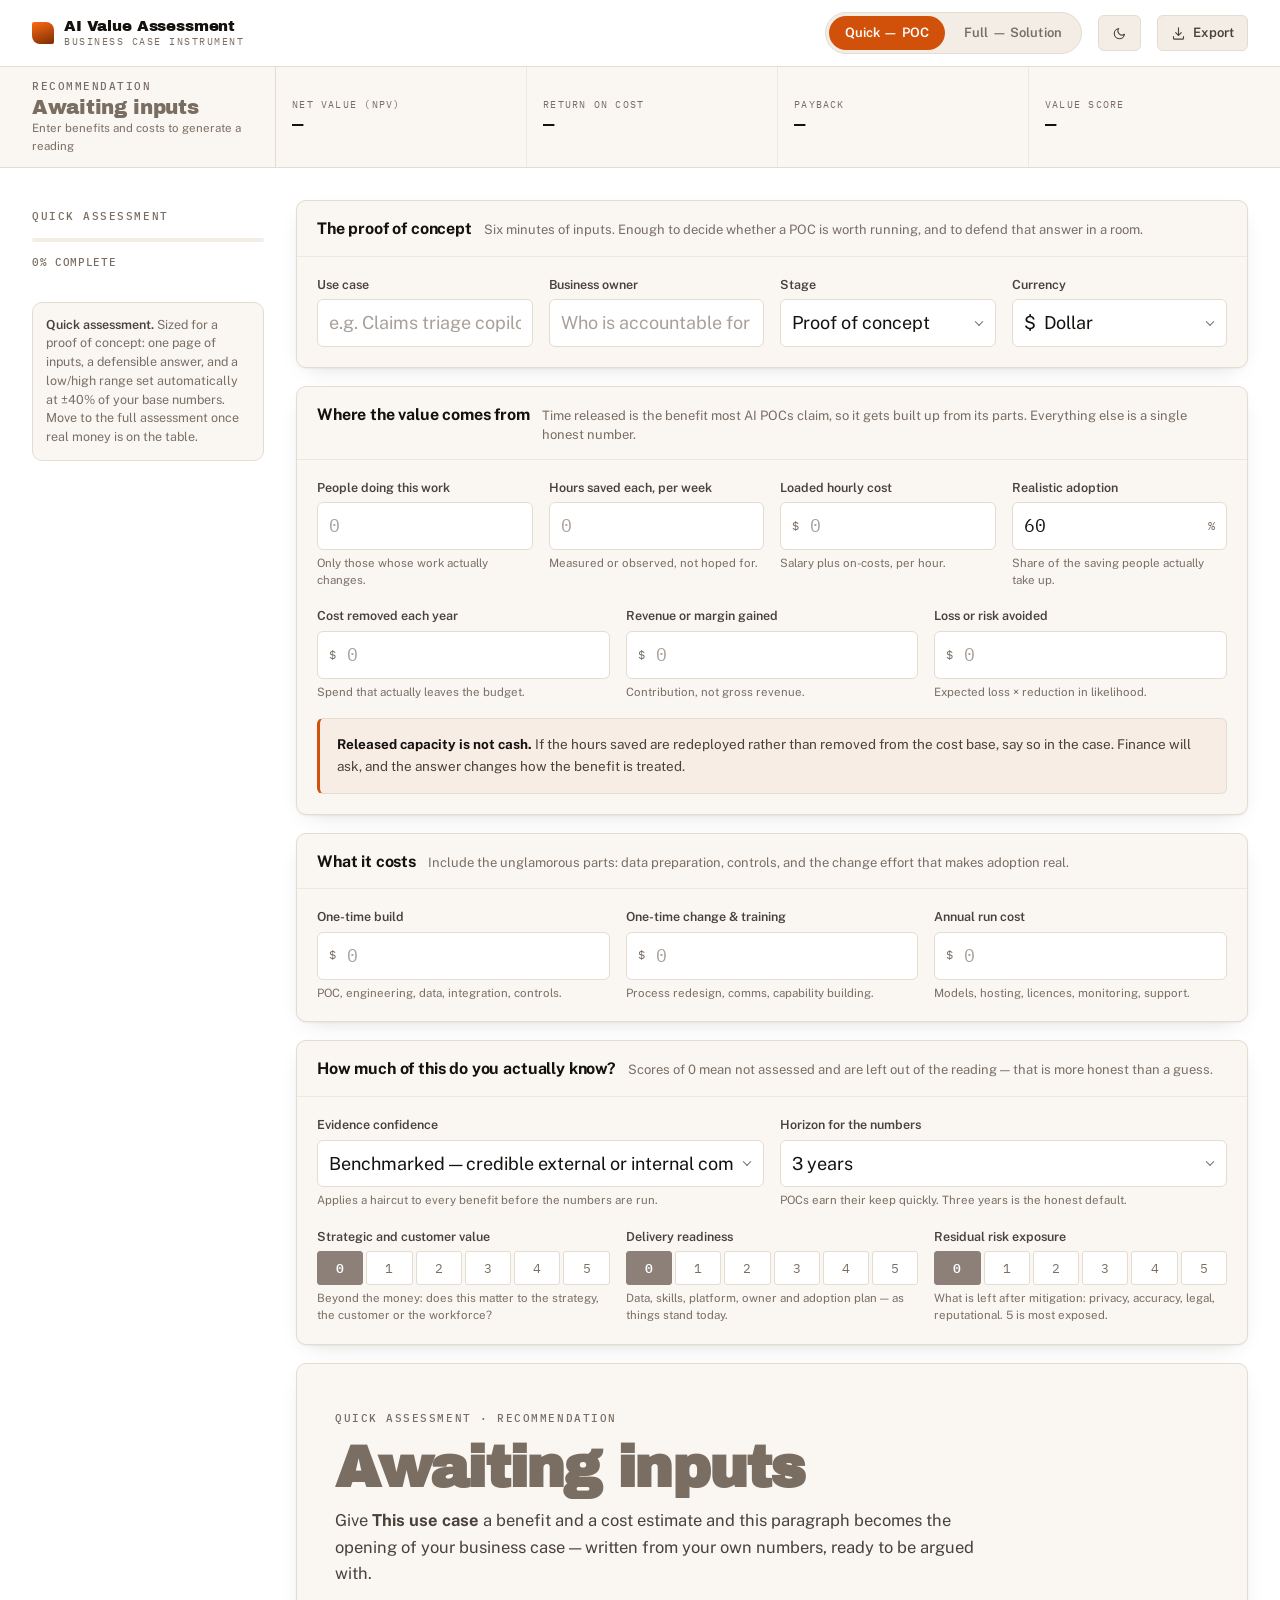
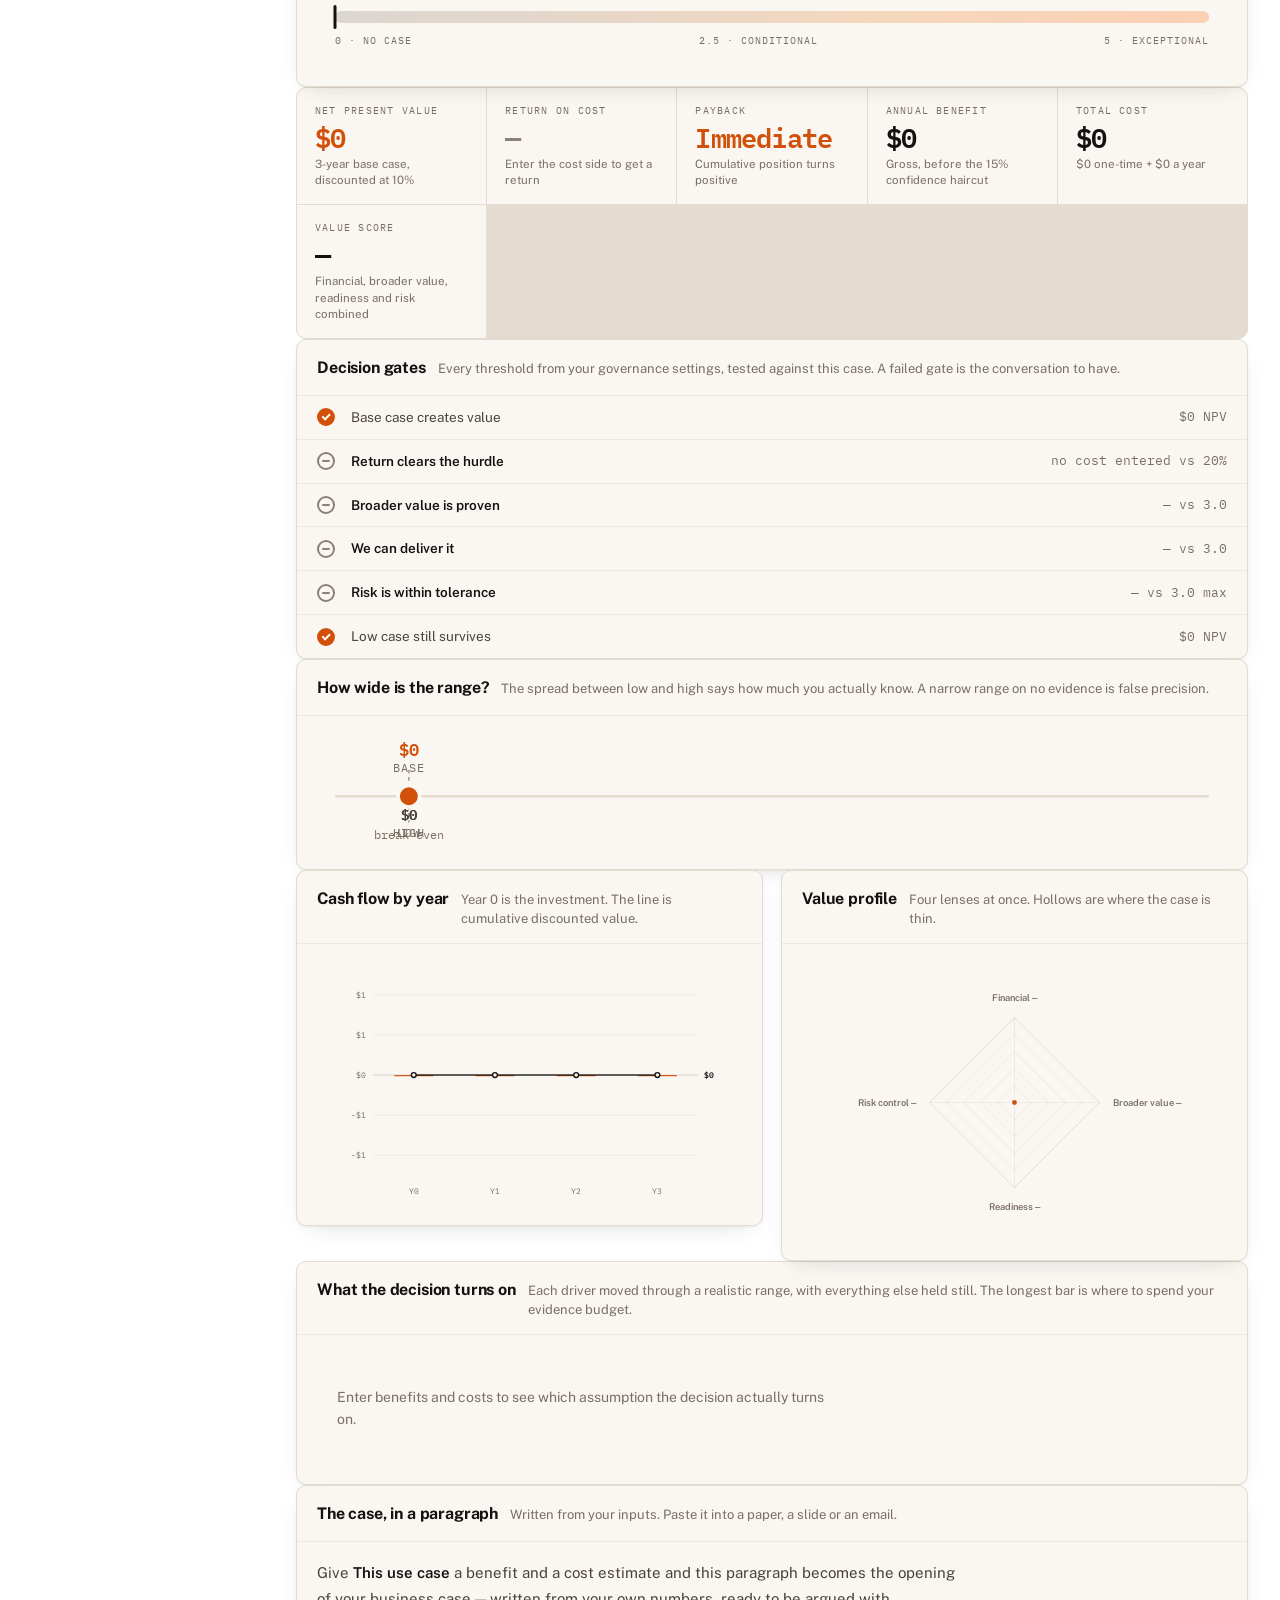
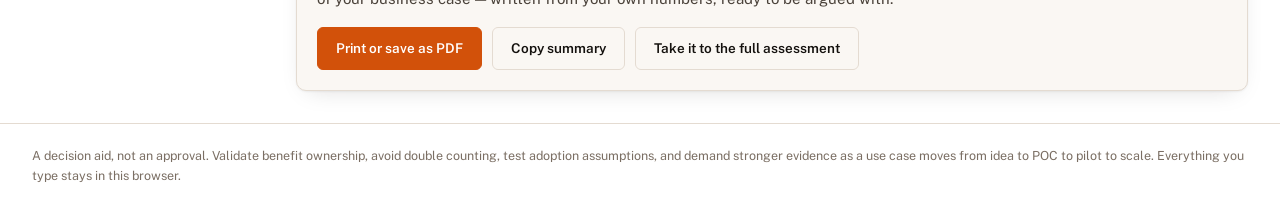
==== commit c07e3b3b: "Rename Assay to Assessment, and fix saved cases being lost on reload The tool is now the AI Value As" ====
--- a/ai-value-calculator.html
+++ b/ai-value-calculator.html
@@ -4,14 +4,14 @@
 <meta charset="UTF-8">
 <meta name="viewport" content="width=device-width, initial-scale=1.0">
 <meta name="color-scheme" content="dark light">
-<title>AI Value Assay</title>
-<meta name="description" content="Build the business case for an AI proof of concept or a full AI solution. Quick assay for POCs, full assay for detailed solutions.">
+<title>AI Value Assessment</title>
+<meta name="description" content="Build the business case for an AI proof of concept or a full AI solution. Quick assessment for POCs, full assessment for detailed solutions.">
 <link rel="preconnect" href="https://fonts.googleapis.com">
 <link rel="preconnect" href="https://fonts.gstatic.com" crossorigin>
 <link rel="stylesheet" href="https://fonts.googleapis.com/css2?family=Archivo+Black&family=IBM+Plex+Mono:wght@400;500;600&family=Public+Sans:wght@400;500;600;700&display=swap">
 <style>
 /* ==========================================================================
-   AI VALUE ASSAY — design tokens
+   AI VALUE ASSESSMENT — design tokens
    Furnace palette: a case that carries heat is worth funding. Warm near-black
    ground, flame accent, ash for anything with no heat in it.
    ========================================================================== */
@@ -771,10 +771,10 @@
   line-height: 1.6;
 }
 
-/* Assay strip — the heat reading, 0 to 5 composite */
-.assay { margin-top: 24px; }
-
-.assay-track {
+/* Assessment strip — the heat reading, 0 to 5 composite */
+.assessment { margin-top: 24px; }
+
+.assessment-track {
   position: relative;
   height: 12px;
   border-radius: 999px;
@@ -786,7 +786,7 @@
   opacity: .28;
 }
 
-.assay-fill {
+.assessment-fill {
   position: absolute;
   inset: 0 auto 0 0;
   border-radius: 999px;
@@ -794,15 +794,15 @@
   opacity: 0;
 }
 
-.assay-wrap { position: relative; }
-
-.assay-live {
+.assessment-wrap { position: relative; }
+
+.assessment-live {
   position: absolute;
   inset: 0;
   border-radius: 999px;
   overflow: hidden;
 }
-.assay-live i {
+.assessment-live i {
   position: absolute;
   inset: 0;
   width: 100%;
@@ -816,7 +816,7 @@
   transition: clip-path .6s cubic-bezier(.22,1,.36,1);
 }
 
-.assay-pin {
+.assessment-pin {
   position: absolute;
   top: -6px;
   width: 3px;
@@ -828,7 +828,7 @@
   transition: left .6s cubic-bezier(.22,1,.36,1);
 }
 
-.assay-scale {
+.assessment-scale {
   display: flex;
   justify-content: space-between;
   margin-top: 10px;
@@ -1159,14 +1159,14 @@
 <header class="top">
   <div class="mark">
     <span class="mark-flame" aria-hidden="true"></span>
-    <span>AI Value Assay
+    <span>AI Value Assessment
       <small>BUSINESS CASE INSTRUMENT</small>
     </span>
   </div>
 
   <div class="top-spacer"></div>
 
-  <div class="switch" role="group" aria-label="Assay depth">
+  <div class="switch" role="group" aria-label="Assessment depth">
     <button type="button" id="mode-simple" aria-pressed="true">Quick&nbsp;— POC</button>
     <button type="button" id="mode-full" aria-pressed="false">Full&nbsp;— Solution</button>
   </div>
@@ -1216,7 +1216,7 @@
   <!-- ===================== RAIL ===================== -->
   <aside class="rail">
     <div class="rail-head">
-      <span class="label" id="rail-title">Quick assay</span>
+      <span class="label" id="rail-title">Quick assessment</span>
       <div class="meter"><i id="meter-fill" style="width:0%"></i></div>
       <span class="label" id="meter-text" style="letter-spacing:.06em">0% complete</span>
     </div>
@@ -1230,7 +1230,7 @@
   <main class="work" id="work">
 
     <!-- ============ QUICK (POC) ============ -->
-    <section class="panel" data-panel="quick" data-active="true" aria-label="Quick assay">
+    <section class="panel" data-panel="quick" data-active="true" aria-label="Quick assessment">
 
       <div class="card">
         <div class="card-h">
@@ -1732,7 +1732,9 @@
   }
 
   var S = defaults();
-  var KEY = "ai-value-assay-v1";
+  var KEY = "ai-value-assessment-v1";
+  var loadFailed = false;
+  var OLD_KEY = "ai-value-assay-v1";   /* the tool's former name — read once, then migrate */
 
   function save() {
     try { localStorage.setItem(KEY, JSON.stringify(S)); } catch (e) { /* private mode */ }
@@ -1741,15 +1743,27 @@
   function load() {
     try {
       var raw = localStorage.getItem(KEY);
-      if (!raw) return;
+      if (!raw) {
+        raw = localStorage.getItem(OLD_KEY);
+        if (!raw) return;
+        localStorage.setItem(KEY, raw);
+        localStorage.removeItem(OLD_KEY);
+      }
       var d = JSON.parse(raw);
       if (d && d.full && d.quick) S = merge(defaults(), d);
-    } catch (e) { /* corrupt or blocked — start clean */ }
+    } catch (e) {
+      /* Unreadable or blocked. Start clean, but keep the stored copy so a
+         fixable problem never destroys someone's work. */
+      S = defaults();
+      loadFailed = true;
+    }
   }
 
   function merge(base, over) {
     if (over === null || over === undefined) return base;
-    if (Array.isArray(base) || typeof base !== "object") return over;
+    /* typeof null is "object", so null has to be ruled out before recursing —
+       otherwise every default-null number throws and the case is discarded. */
+    if (base === null || Array.isArray(base) || typeof base !== "object") return over;
     var out = {};
     Object.keys(base).forEach(function (k) { out[k] = merge(base[k], over[k]); });
     Object.keys(over).forEach(function (k) { if (!(k in out)) out[k] = over[k]; });
@@ -1808,7 +1822,7 @@
   /* =========================================================================
      4. CALCULATION ENGINE
      One engine, both modes. Quick inputs are mapped onto the same structure
-     the full assay uses, so the two modes can never disagree.
+     the full assessment uses, so the two modes can never disagree.
      ========================================================================= */
 
   function quickToModel() {
@@ -2647,8 +2661,8 @@
   function plainSummary(c) {
     var name = (S.mode === "quick" ? S.quick.name : S.full.profile.name) || "Untitled use case";
     var lines = [];
-    lines.push("AI VALUE ASSAY — " + name);
-    lines.push((S.mode === "quick" ? "Quick assay (POC)" : "Full assay (solution)") + " · " + new Date().toLocaleDateString("en-AU"));
+    lines.push("AI VALUE ASSESSMENT — " + name);
+    lines.push((S.mode === "quick" ? "Quick assessment (POC)" : "Full assessment (solution)") + " · " + new Date().toLocaleDateString("en-AU"));
     lines.push("");
     lines.push("RECOMMENDATION: " + c.verdict.word.toUpperCase() + " — " + c.verdict.sub);
     lines.push("");
@@ -2676,23 +2690,23 @@
 
     /* --- Verdict hero --- */
     var hero = el("div", { class: "hero-verdict", style: "--heat:" + heat.toFixed(3) + ";--verdict-col:" + tone.col });
-    hero.appendChild(el("span", { class: "label", text: (S.mode === "quick" ? "Quick assay" : "Full assay") + " · Recommendation" }));
+    hero.appendChild(el("span", { class: "label", text: (S.mode === "quick" ? "Quick assessment" : "Full assessment") + " · Recommendation" }));
     hero.appendChild(el("h2", { text: c.verdict.word }));
     hero.appendChild(el("p", { class: "why", html: narrative(c) }));
 
-    var assay = el("div", { class: "assay" }, [
-      el("div", { class: "assay-wrap", style: "--fill:" + (heat * 100).toFixed(1) + "%" }, [
-        el("div", { class: "assay-track" }),
-        el("div", { class: "assay-live" }, [el("i", {})]),
-        el("div", { class: "assay-pin" })
+    var assessment = el("div", { class: "assessment" }, [
+      el("div", { class: "assessment-wrap", style: "--fill:" + (heat * 100).toFixed(1) + "%" }, [
+        el("div", { class: "assessment-track" }),
+        el("div", { class: "assessment-live" }, [el("i", {})]),
+        el("div", { class: "assessment-pin" })
       ]),
-      el("div", { class: "assay-scale" }, [
+      el("div", { class: "assessment-scale" }, [
         el("span", { text: "0 · no case" }),
         el("span", { text: "2.5 · conditional" }),
         el("span", { text: "5 · exceptional" })
       ])
     ]);
-    hero.appendChild(assay);
+    hero.appendChild(assessment);
     host.appendChild(hero);
 
     /* --- Headline numbers --- */
@@ -2780,7 +2794,7 @@
       "Each driver moved through a realistic range, with everything else held still. The longest bar is where to spend your evidence budget.",
       { node: sens }));
 
-    /* --- Quality checks (full assay only) --- */
+    /* --- Quality checks (full assessment only) --- */
     if (S.mode === "full") {
       var checkBox = el("div", { class: "checks" });
       CHECKS.forEach(function (ch, i) {
@@ -2805,7 +2819,7 @@
         el("button", { class: "btn", type: "button", onclick: function () { window.print(); } }, ["Print or save as PDF"]),
         el("button", { class: "btn ghost", type: "button", onclick: function () { copySummary(c); } }, ["Copy summary"]),
         S.mode === "quick"
-          ? el("button", { class: "btn ghost", type: "button", onclick: function () { setMode("full"); } }, ["Take it to the full assay"])
+          ? el("button", { class: "btn ghost", type: "button", onclick: function () { setMode("full"); } }, ["Take it to the full assessment"])
           : null
       ])
     ]);
@@ -2895,7 +2909,7 @@
   }
 
   var RAIL_NOTES = {
-    quick: "<strong>Quick assay.</strong> Sized for a proof of concept: one page of inputs, a defensible answer, and a low/high range set automatically at ±40% of your base numbers. Move to the full assay once real money is on the table.",
+    quick: "<strong>Quick assessment.</strong> Sized for a proof of concept: one page of inputs, a defensible answer, and a low/high range set automatically at ±40% of your base numbers. Move to the full assessment once real money is on the table.",
     setup: "<strong>Set the bar before you see the answer.</strong> Thresholds decided after the fact are not thresholds.",
     usecase: "<strong>Write the story down.</strong> An assumption on paper can be challenged. One in someone's head gets approved.",
     financial: "<strong>Three numbers, not one.</strong> The spread between low and high is the most honest thing in the model.",
@@ -2907,7 +2921,7 @@
   function renderRail() {
     var steps = $("#steps");
     steps.innerHTML = "";
-    $("#rail-title").textContent = S.mode === "quick" ? "Quick assay" : "Full assay";
+    $("#rail-title").textContent = S.mode === "quick" ? "Quick assessment" : "Full assessment";
 
     if (S.mode === "full") {
       STEPS.forEach(function (st, i) {
@@ -3093,7 +3107,8 @@
      13. THEME
      ========================================================================= */
 
-  var TKEY = "ai-value-assay-theme";
+  var TKEY = "ai-value-assessment-theme";
+  var OLD_TKEY = "ai-value-assay-theme";
 
   function applyTheme(t) {
     if (t === "system") document.documentElement.removeAttribute("data-theme");
@@ -3109,7 +3124,7 @@
 
   function initTheme() {
     var saved = null;
-    try { saved = localStorage.getItem(TKEY); } catch (e) { /* ignore */ }
+    try { saved = localStorage.getItem(TKEY) || localStorage.getItem(OLD_TKEY); } catch (e) { /* ignore */ }
     if (saved) applyTheme(saved);
     $("#theme-btn").addEventListener("click", function () {
       applyTheme(currentTheme() === "dark" ? "light" : "dark");
@@ -3122,7 +3137,7 @@
      ========================================================================= */
 
   function download() {
-    var name = (S.mode === "quick" ? S.quick.name : S.full.profile.name) || "ai-value-assay";
+    var name = (S.mode === "quick" ? S.quick.name : S.full.profile.name) || "ai-value-assessment";
     var blob = new Blob([JSON.stringify(S, null, 2)], { type: "application/json" });
     var url = URL.createObjectURL(blob);
     var a = el("a", { href: url, download: name.replace(/[^\w\-]+/g, "-").toLowerCase() + ".json" });
@@ -3143,7 +3158,7 @@
         setMode(S.mode || "quick");
         toast("Case loaded");
       } catch (e) {
-        toast("That file is not an AI Value Assay case");
+        toast("That file is not an AI Value Assessment case");
       }
     };
     r.readAsText(file);
@@ -3236,7 +3251,7 @@
   }
 
   function reset() {
-    if (!window.confirm("Clear every input in both the quick and full assay? This cannot be undone.")) return;
+    if (!window.confirm("Clear every input in both the quick and full assessment? This cannot be undone.")) return;
     var mode = S.mode;
     S = defaults();
     S.mode = mode;
@@ -3292,6 +3307,7 @@
     }
 
     setMode(S.mode || "quick");
+    if (loadFailed) toast("A saved case could not be read — starting from blank inputs");
   }
 
   if (document.readyState === "loading") document.addEventListener("DOMContentLoaded", init);
